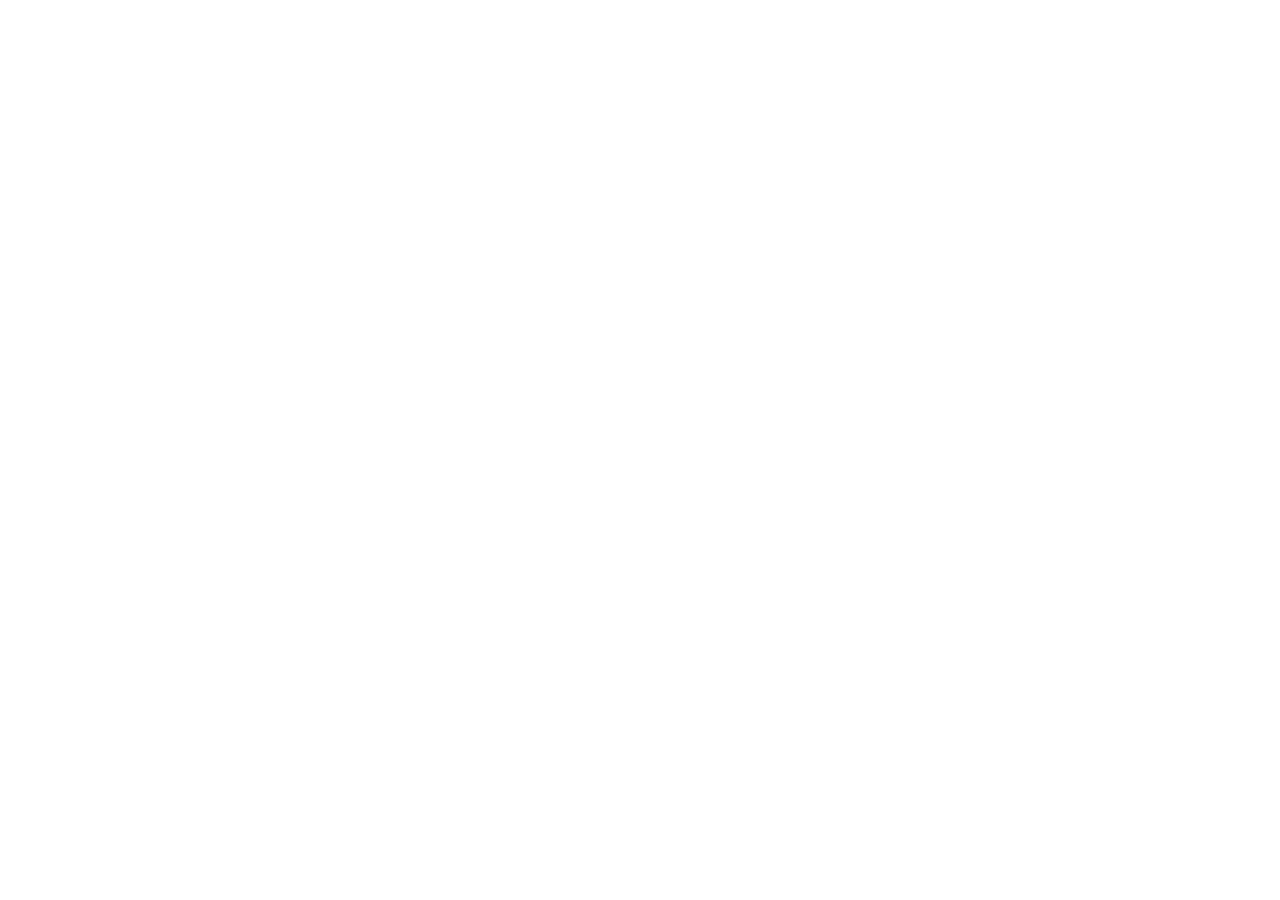
==== index.html @ f0350242 "Emptied the main branch" ====
<!DOCTYPE html>
<html lang="en">
<head>
    <meta charset="UTF-8">
    <meta name="viewport" content="width=device-width, initial-scale=1.0">
    <title>EASY FIND</title>
    <link rel="stylesheet" href="style.css">
</head>

<body>
    
</body>
</html>
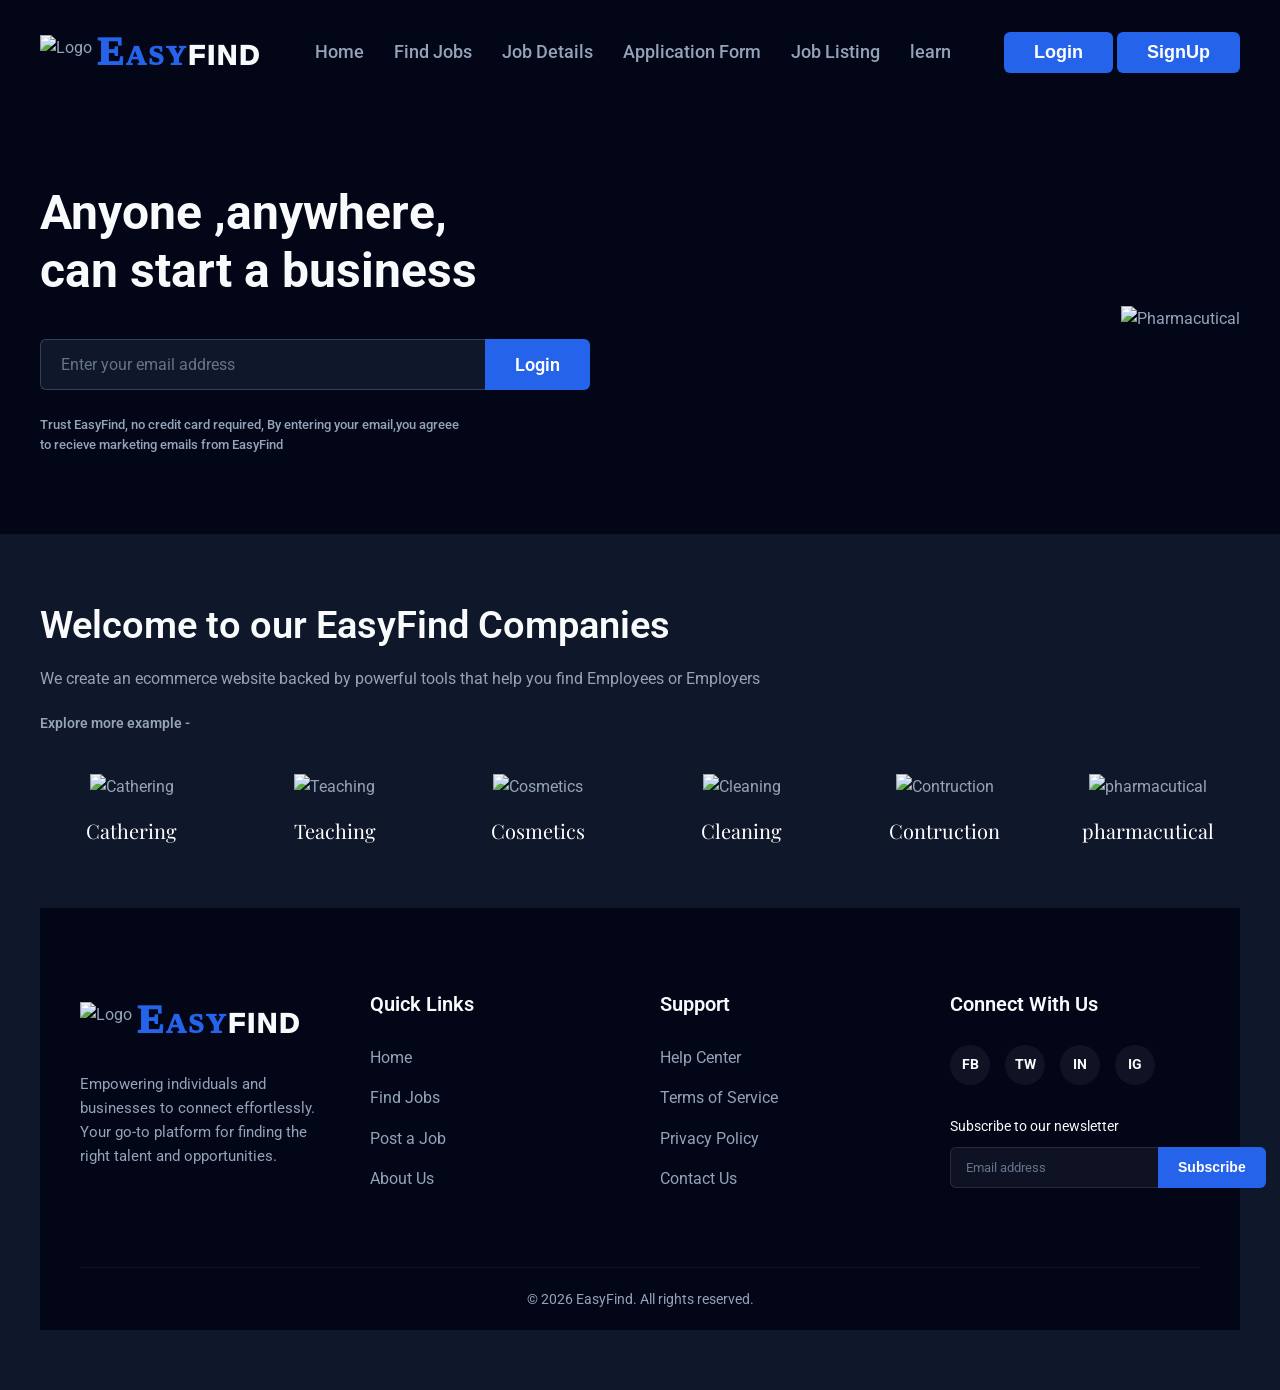
==== commit f9dc9e86: "Added the footer" ====
--- a/index.html
+++ b/index.html
@@ -3,11 +3,145 @@
 <head>
     <meta charset="UTF-8">
     <meta name="viewport" content="width=device-width, initial-scale=1.0">
-    <title>EASY FIND</title>
+    <title>EASYFIND</title>
     <link rel="stylesheet" href="style.css">
+    <link href="https://fonts.googleapis.com/css2?family=Playfair+Display:wght@400;600&family=Roboto:wght@400;500;700;900&display=swap" rel="stylesheet">
 </head>
 
 <body>
+    <!-- Main wrapper for the top part of the page -->
+    <div class="top-section">
+        <!-- Header navigation containing logo, links, and signup/login buttons -->
+        <header class="header">
+            <div class="logo-container">
+                <img src="logo.png" alt="Logo" class="logo-img">
+                <h1 class="logo-text"><span class="slogan">EASY</span>FIND</h1>
+            </div>
+            <nav class="main-nav">
+                <ul>
+                    <li><a href="#">Home</a></li>
+                    <li><a href="#">Find Jobs</a></li>
+                    <li><a href="#">Job Details</a></li>
+                    <li><a href="#">Application Form</a></li>
+                    <li><a href="#">Job Listing</a></li>
+                    <li><a href="#">learn</a></li>
+                </ul>
+            </nav>
+            <div class="header-actions">
+                <button class="btn btn-signup">Login</button>
+                <button class="btn btn-signup">SignUp</button>
+            </div>
+        </header>
+
+        <!-- Hero section with main headline and call-to-action form -->
+        <section class="hero-section">
+            <div class="hero-content">
+                <h1 class="hero-title">Anyone ,anywhere,<br>can start a business</h1>
+                <div class="hero-form">
+                    <input type="email" class="hero-input" placeholder="Enter your email address">
+                    <button class="btn btn-start">Login</button>
+                </div>
+                <p class="hero-disclaimer">Trust EasyFind, no credit card required, By entering your email,you agreee<br>to recieve marketing emails from EasyFind</p>
+            </div>
+            <div class="hero-image">
+                <img src="pharmacutical.jpg" alt="Pharmacutical">
+            </div>
+        </section>
+    </div>
+
+    <!-- Section displaying the different business categories as cards -->
+    <section class="business-section">
+        <div class="business-intro">
+            <h2 class="business-title">Welcome to our EasyFind Companies</h2>
+            <p class="business-subtitle">We create an ecommerce website backed by powerful tools that help you find Employees or Employers</p>
+            <p class="explore-link">Explore more example -</p>
+        </div>
+        
+        <!-- Container for individual business category cards -->
+        <div class="cards-container">
+            <div class="card">
+                <img src="cathering.jpg" alt="Cathering">
+                <p>Cathering</p>
+            </div>
+            <div class="card">
+                <img src="teaching.jpg" alt="Teaching">
+                <p>Teaching</p>
+            </div>
+            <div class="card">
+                <img src="cosmetics.jpg" alt="Cosmetics">
+                <p>Cosmetics</p>
+            </div>
+            <div class="card">
+                <img src="cleaning.jpg" alt="Cleaning">
+                <p>Cleaning</p>
+            </div>
+            <div class="card">
+                <img src="construction.jpg" alt="Contruction">
+                <p>Contruction</p>
+            </div>
+            <div class="card">
+                <img src="pharmacutical.jpg" alt="pharmacutical">
+                <p>pharmacutical</p>
+            </div>
+        </div>
     
+    <footer class="footer">
+        <div class="footer-container">
+            <!-- Column 1: Company Branding and Description -->
+            <div class="footer-col">
+                <div class="logo-container">
+                    <img src="logo.png" alt="Logo" class="logo-img">
+                    <h2 class="logo-text"><span class="slogan">EASY</span>FIND</h2>
+                </div>
+                <p class="footer-desc">Empowering individuals and businesses to connect effortlessly. Your go-to platform for finding the right talent and opportunities.</p>
+            </div>
+            
+            <!-- Column 2: Quick Navigation Links -->
+            <div class="footer-col">
+                <h3 class="footer-heading">Quick Links</h3>
+                <ul class="footer-links">
+                    <li><a href="#">Home</a></li>
+                    <li><a href="#">Find Jobs</a></li>
+                    <li><a href="#">Post a Job</a></li>
+                    <li><a href="#">About Us</a></li>
+                </ul>
+            </div>
+            
+            <!-- Column 3: Support & Policies -->
+            <div class="footer-col">
+                <h3 class="footer-heading">Support</h3>
+                <ul class="footer-links">
+                    <li><a href="#">Help Center</a></li>
+                    <li><a href="#">Terms of Service</a></li>
+                    <li><a href="#">Privacy Policy</a></li>
+                    <li><a href="#">Contact Us</a></li>
+                </ul>
+            </div>
+            
+            <!-- Column 4: Social Media & Newsletter Subscription -->
+            <div class="footer-col">
+                <h3 class="footer-heading">Connect With Us</h3>
+                <!-- Social Media Icons -->
+                <div class="social-links">
+                    <a href="#" class="social-icon">FB</a>
+                    <a href="#" class="social-icon">TW</a>
+                    <a href="#" class="social-icon">IN</a>
+                    <a href="#" class="social-icon">IG</a>
+                </div>
+                
+                <!-- Newsletter Form -->
+                <p class="newsletter-text">Subscribe to our newsletter</p>
+                <div class="newsletter-form">
+                    <input type="email" placeholder="Email address" class="newsletter-input">
+                    <button class="btn btn-newsletter">Subscribe</button>
+                </div>
+            </div>
+        </div>
+        
+        <!-- Bottom Section: Copyright Notice -->
+        <div class="footer-bottom">
+            <p>&copy; 2026 EasyFind. All rights reserved.</p>
+        </div>
+    </footer>
 </body>
 </html>
--- a/style.css
+++ b/style.css
@@ -0,0 +1,386 @@
+/* CSS Variables for a professional and modern dark theme */
+:root {
+    --primary-color: #0f172a; /* Elegant deep slate for alternating sections */
+    --bg-color: #020617; /* Very dark modern background */
+    --text-color: #94a3b8; /* Muted professional light text */
+    --text-heading: #f8fafc; /* Crisp white for headings and emphasis */
+    --button-color: #2563eb; /* Trustworthy professional blue */
+    --button-hover: #1d4ed8; /* Darker blue for hover states */
+    --white: #ffffff;
+}
+
+/* Global reset to remove default margins/padding and ensure consistent box sizing */
+* {
+    box-sizing: border-box;
+    margin: 0;
+    padding: 0;
+}
+
+/* Default body styling and typography */
+body {
+    font-family: 'Roboto', sans-serif;
+    color: var(--text-color);
+    background-color: var(--bg-color);
+    line-height: 1.6;
+}
+
+/* TOP SECTION */
+.top-section {
+    background-color: var(--bg-color);
+    padding: 0 40px;
+    max-width: 1400px;
+    margin: 0 auto;
+    border-bottom: 1px solid rgba(255, 255, 255, 0.05);
+}
+
+/* HEADER */
+.header {
+    display: flex;
+    justify-content: space-between;
+    align-items: center;
+    padding: 20px 0;
+    
+    
+
+}
+
+.logo-container {
+    display: flex;
+    align-items: center;
+    gap: 5px;
+}
+
+.logo-img {
+    height: 35px;
+}
+
+.logo-text {
+    font-family: 'Impact', 'Arial Black', sans-serif;
+    font-size: 28px;
+    font-weight: 1000;
+    letter-spacing: 2px;
+    color: var(--text-heading);
+}
+.logo-text::first-letter{
+    font-size: 40px;
+    
+}
+.slogan{
+    color: var(--button-color);
+    font-family: josophine;
+}
+.main-nav ul {
+    list-style: none;
+    display: flex;
+    gap: 30px;
+}
+
+.main-nav a {
+    text-decoration: none;
+    color: var(--text-color);
+    font-weight: 500;
+    font-size: 18px;
+    transition: color 0.3s;
+}
+
+.main-nav a:hover {
+    color: var(--text-heading);
+}
+
+.btn {
+    padding: 10px 30px;
+    border: none;
+    font-size: 18px;
+    cursor: pointer;
+    transition: all 0.3s ease;
+    border-radius: 6px;
+}
+
+.btn:hover {
+    background-color: var(--button-hover);
+    transform: translateY(-1px);
+}
+
+.btn-signup {
+    background-color: var(--button-color);
+    color: var(--white);
+    font-weight: 600;
+}
+
+/* HERO SECTION */
+.hero-section {
+    display: flex;
+    align-items: center;
+    justify-content: space-between;
+    padding: 80px 0;
+    gap: 40px;
+}
+
+.hero-content {
+    flex: 1;
+    max-width: 550px;
+}
+
+.hero-title {
+    font-size: 48px;
+    color: var(--text-heading);
+    line-height: 1.2;
+    margin-bottom: 40px;
+    font-weight: 700;
+}
+
+.hero-form {
+    display: flex;
+    margin-bottom: 25px;
+}
+
+.hero-input {
+    flex: 1;
+    padding: 15px 20px;
+    border: 1px solid #334155;
+    background-color: #0f172a;
+    color: var(--text-heading);
+    font-size: 16px;
+    outline: none;
+    border-right: none;
+    font-family: 'Roboto', sans-serif;
+    border-radius: 6px 0 0 6px;
+}
+
+.hero-input::placeholder {
+    color: #64748b;
+}
+
+.btn-start {
+    background-color: var(--button-color);
+    color: var(--white);
+    padding: 15px 30px;
+    font-family: 'Roboto', sans-serif;
+    border-radius: 0 6px 6px 0;
+    font-weight: 600;
+}
+
+.hero-disclaimer {
+    font-size: 13px;
+    color: var(--text-color);
+    line-height: 1.5;
+    font-weight: 500;
+}
+
+.hero-image {
+    flex: 1;
+    display: flex;
+    justify-content: flex-end;
+}
+
+.hero-image img {
+    max-width: 100%;
+    height: auto;
+    object-fit: cover;
+}
+
+/* BUSINESS SECTION */
+.business-section {
+    background-color: var(--primary-color);
+    color: var(--text-color);
+    padding: 60px 40px;
+}
+
+.business-intro {
+    margin-bottom: 40px;
+    max-width: 1400px;
+    margin-left: auto;
+    margin-right: auto;
+}
+
+.business-title {
+    font-size: 38px;
+    font-weight: 600;
+    margin-bottom: 10px;
+    color: var(--text-heading);
+}
+
+.business-subtitle {
+    font-size: 16px;
+    margin-bottom: 20px;
+    font-weight: 400;
+}
+
+.explore-link {
+    font-size: 14px;
+    font-weight: 600;
+}
+
+/* CARDS */
+.cards-container {
+    display: flex;
+    justify-content: space-between;
+    gap: 20px;
+    max-width: 1400px;
+    margin: 0 auto 60px auto;
+}
+
+.card {
+    flex: 1;
+    text-align: center;
+}
+
+.card img {
+    width: 100%;
+    aspect-ratio: 2.5 / 4;
+    object-fit: cover;
+    margin-bottom: 15px;
+}
+
+.card p {
+    font-family: 'Playfair Display', serif;
+    font-size: 20px;
+    color: var(--white);
+}
+
+/* LOGIN FOOTER */
+.login-footer {
+    text-align: center;
+    margin-top: 50px;
+}
+
+.login-link {
+    color: var(--white);
+    text-decoration: none;
+    font-size: 18px;
+    letter-spacing: 2px;
+}
+
+/* --- PROFESSIONAL FOOTER SECTION --- */
+/* The footer uses margin-top: auto to stay at the bottom of the page */
+.footer {
+    background-color: var(--bg-color); /* Very dark background for footer, matching body */
+    color: var(--text-color);
+    padding: 80px 40px 20px;
+    border-top: 1px solid rgba(255, 255, 255, 0.05);
+    margin-top: auto; /* Pushes the footer down to the bottom */
+}
+
+.footer-container {
+    max-width: 1400px;
+    margin: 0 auto;
+    display: flex;
+    justify-content: space-between;
+    gap: 40px;
+    flex-wrap: wrap;
+    margin-bottom: 60px;
+}
+
+.footer-col {
+    flex: 1;
+    min-width: 250px;
+}
+
+.footer-col .logo-container {
+    margin-bottom: 20px;
+}
+
+.footer-desc {
+    font-size: 15px;
+    line-height: 1.6;
+    margin-bottom: 20px;
+    max-width: 300px;
+}
+
+.footer-heading {
+    color: var(--text-heading);
+    font-size: 20px;
+    margin-bottom: 25px;
+    font-weight: 600;
+}
+
+.footer-links {
+    list-style: none;
+}
+
+.footer-links li {
+    margin-bottom: 15px;
+}
+
+.footer-links a {
+    color: var(--text-color);
+    text-decoration: none;
+    transition: color 0.3s ease, transform 0.3s ease;
+    display: inline-block;
+}
+
+.footer-links a:hover {
+    color: var(--button-color);
+    transform: translateX(5px);
+}
+
+.social-links {
+    display: flex;
+    gap: 15px;
+    margin-bottom: 30px;
+}
+
+.social-icon {
+    display: flex;
+    align-items: center;
+    justify-content: center;
+    width: 40px;
+    height: 40px;
+    background-color: rgba(255, 255, 255, 0.05);
+    border-radius: 50%;
+    color: var(--text-heading);
+    text-decoration: none;
+    font-weight: bold;
+    font-size: 14px;
+    transition: all 0.3s ease;
+}
+
+.social-icon:hover {
+    background-color: var(--button-color);
+    color: var(--white);
+    transform: translateY(-3px);
+}
+
+.newsletter-text {
+    font-size: 14px;
+    margin-bottom: 10px;
+    color: var(--text-heading);
+}
+
+.newsletter-form {
+    display: flex;
+}
+
+.newsletter-input {
+    flex: 1;
+    padding: 12px 15px;
+    background-color: rgba(255, 255, 255, 0.05);
+    border: 1px solid rgba(255, 255, 255, 0.1);
+    border-right: none;
+    border-radius: 6px 0 0 6px;
+    color: var(--text-heading);
+    font-family: 'Roboto', sans-serif;
+    outline: none;
+}
+
+.newsletter-input::placeholder {
+    color: #64748b;
+}
+
+.btn-newsletter {
+    background-color: var(--button-color);
+    color: var(--white);
+    padding: 12px 20px;
+    border-radius: 0 6px 6px 0;
+    font-weight: 600;
+    font-size: 14px;
+}
+
+.footer-bottom {
+    max-width: 1400px;
+    margin: 0 auto;
+    text-align: center;
+    padding-top: 20px;
+    border-top: 1px solid rgba(255, 255, 255, 0.05);
+    font-size: 14px;
+}
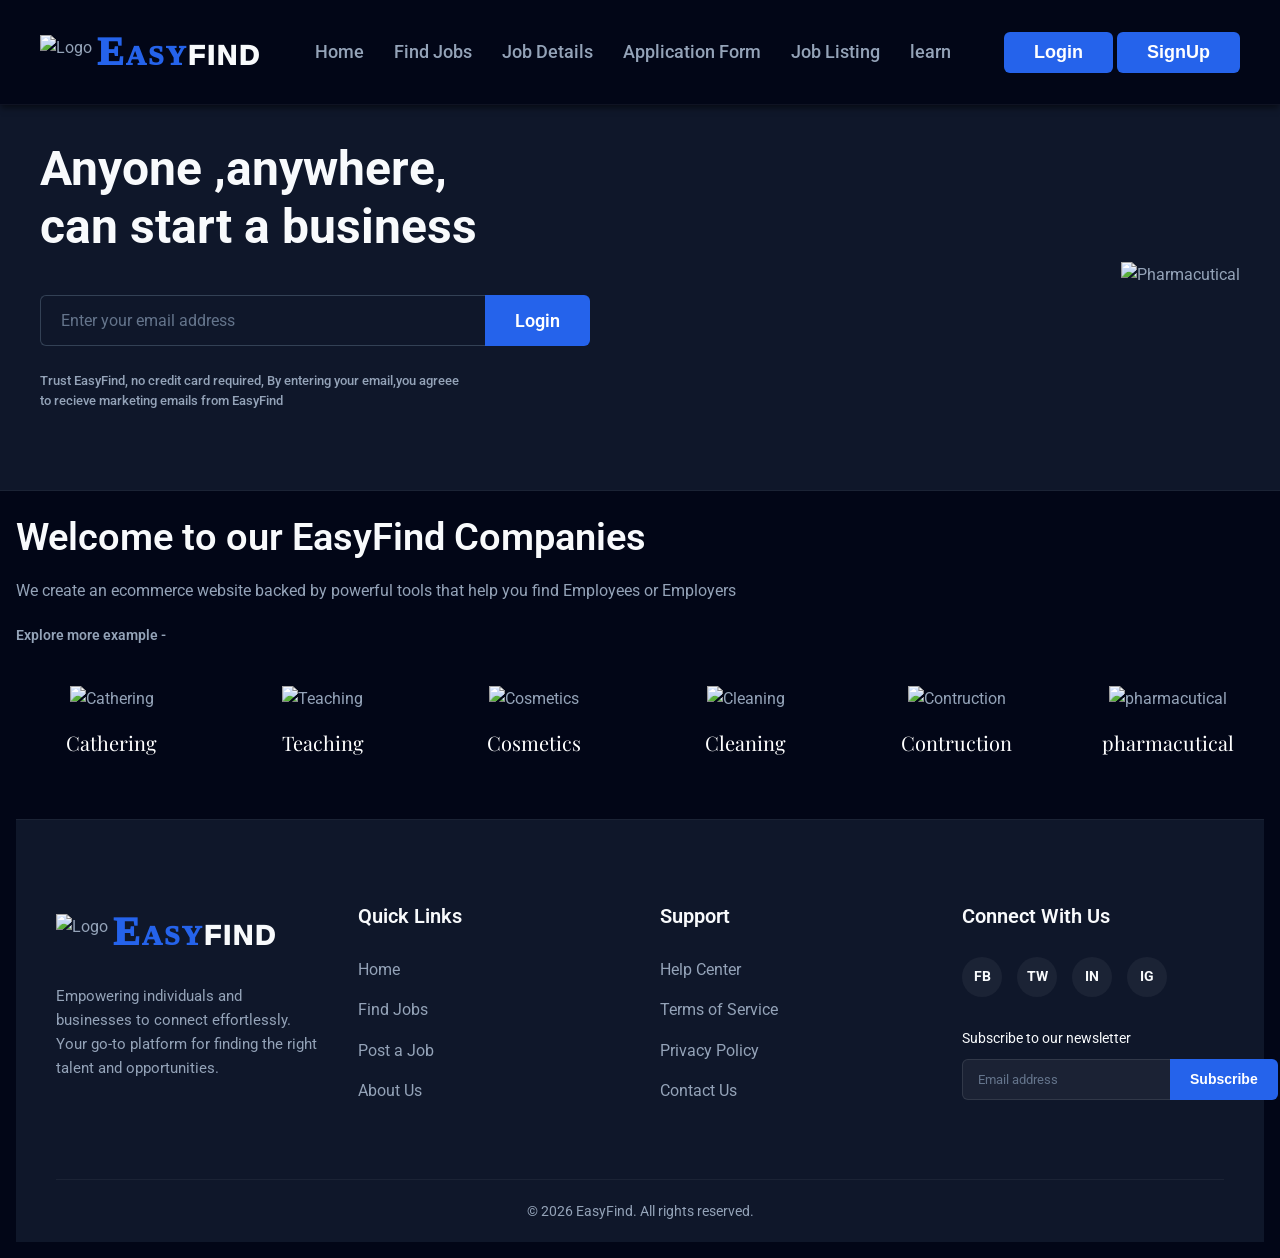
==== commit ade7258f: "Added more info" ====
--- a/index.html
+++ b/index.html
@@ -19,9 +19,9 @@
             </div>
             <nav class="main-nav">
                 <ul>
-                    <li><a href="#">Home</a></li>
+                    <li><a href="index.html">Home</a></li>
                     <li><a href="#">Find Jobs</a></li>
-                    <li><a href="#">Job Details</a></li>
+                    <li><a href="job-deatails.html">Job Details</a></li>
                     <li><a href="#">Application Form</a></li>
                     <li><a href="#">Job Listing</a></li>
                     <li><a href="#">learn</a></li>
--- a/style.css
+++ b/style.css
@@ -20,13 +20,13 @@
 body {
     font-family: 'Roboto', sans-serif;
     color: var(--text-color);
-    background-color: var(--bg-color);
+    background-color: var(--primary-color);
     line-height: 1.6;
 }
 
 /* TOP SECTION */
 .top-section {
-    background-color: var(--bg-color);
+    background-color: var(--primary-color);
     padding: 0 40px;
     max-width: 1400px;
     margin: 0 auto;
@@ -35,13 +35,18 @@
 
 /* HEADER */
 .header {
+    position: fixed; /* Keep header fixed at the top */
+    top: 0;
+    left: 0;
+    width: 100%; /* Span full width of viewport */
+    z-index: 1000; /* Ensure header stays above other content */
     display: flex;
     justify-content: space-between;
     align-items: center;
-    padding: 20px 0;
-    
-    
-
+    padding: 20px 40px; /* Add side padding for a professional layout */
+    background-color: var(--bg-color); /* Apply requested background color */
+    box-shadow: 0 4px 6px -1px rgba(0, 0, 0, 0.5); /* Add subtle shadow for depth */
+    border-bottom: 1px solid rgba(255, 255, 255, 0.05); /* Soft border */
 }
 
 .logo-container {
@@ -112,7 +117,7 @@
     display: flex;
     align-items: center;
     justify-content: space-between;
-    padding: 80px 0;
+    padding: 140px 0 80px; /* Increased top padding to account for fixed header */
     gap: 40px;
 }
 
@@ -181,9 +186,9 @@
 
 /* BUSINESS SECTION */
 .business-section {
-    background-color: var(--primary-color);
-    color: var(--text-color);
-    padding: 60px 40px;
+    background-color: var(--bg-color);
+    color: var(--text-color);
+    padding: 1rem ;
 }
 
 .business-intro {
@@ -254,7 +259,7 @@
 /* --- PROFESSIONAL FOOTER SECTION --- */
 /* The footer uses margin-top: auto to stay at the bottom of the page */
 .footer {
-    background-color: var(--bg-color); /* Very dark background for footer, matching body */
+    background-color: var(--primary-color); /* Very dark background for footer, matching body */
     color: var(--text-color);
     padding: 80px 40px 20px;
     border-top: 1px solid rgba(255, 255, 255, 0.05);
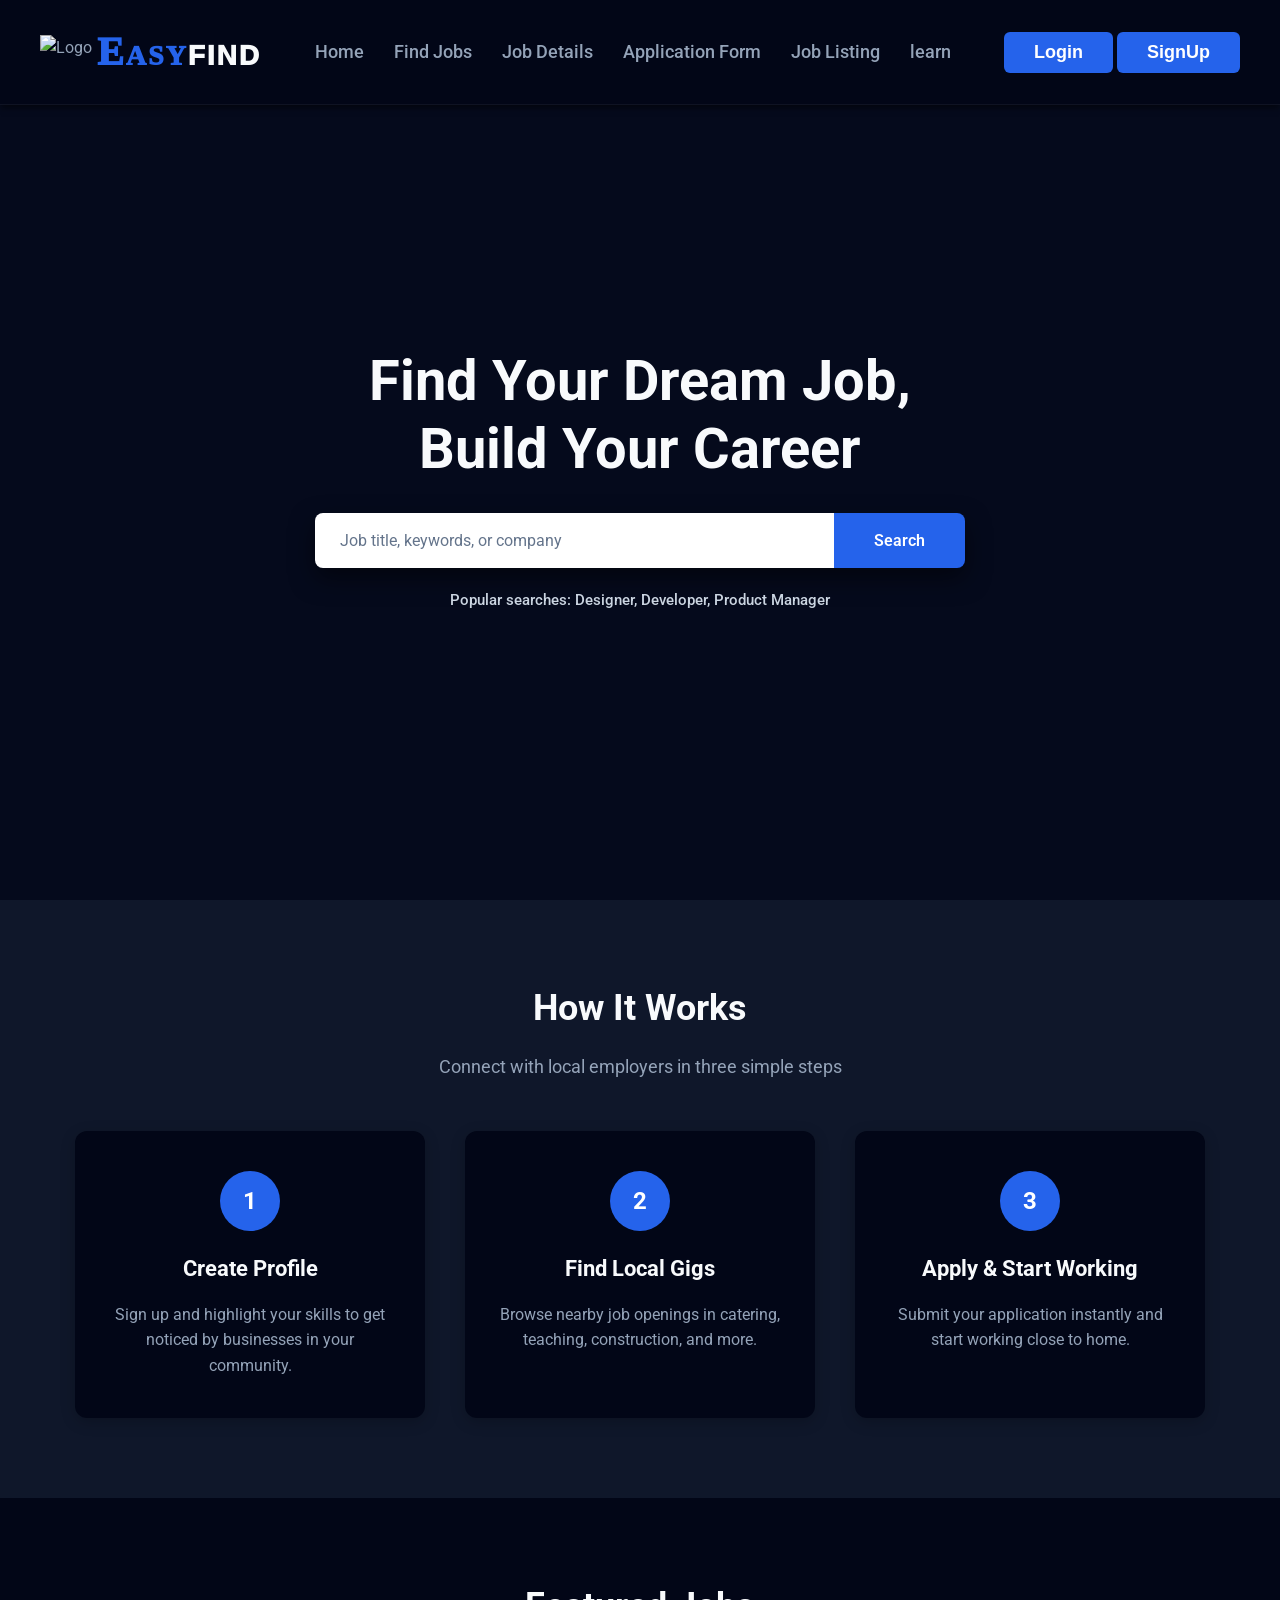
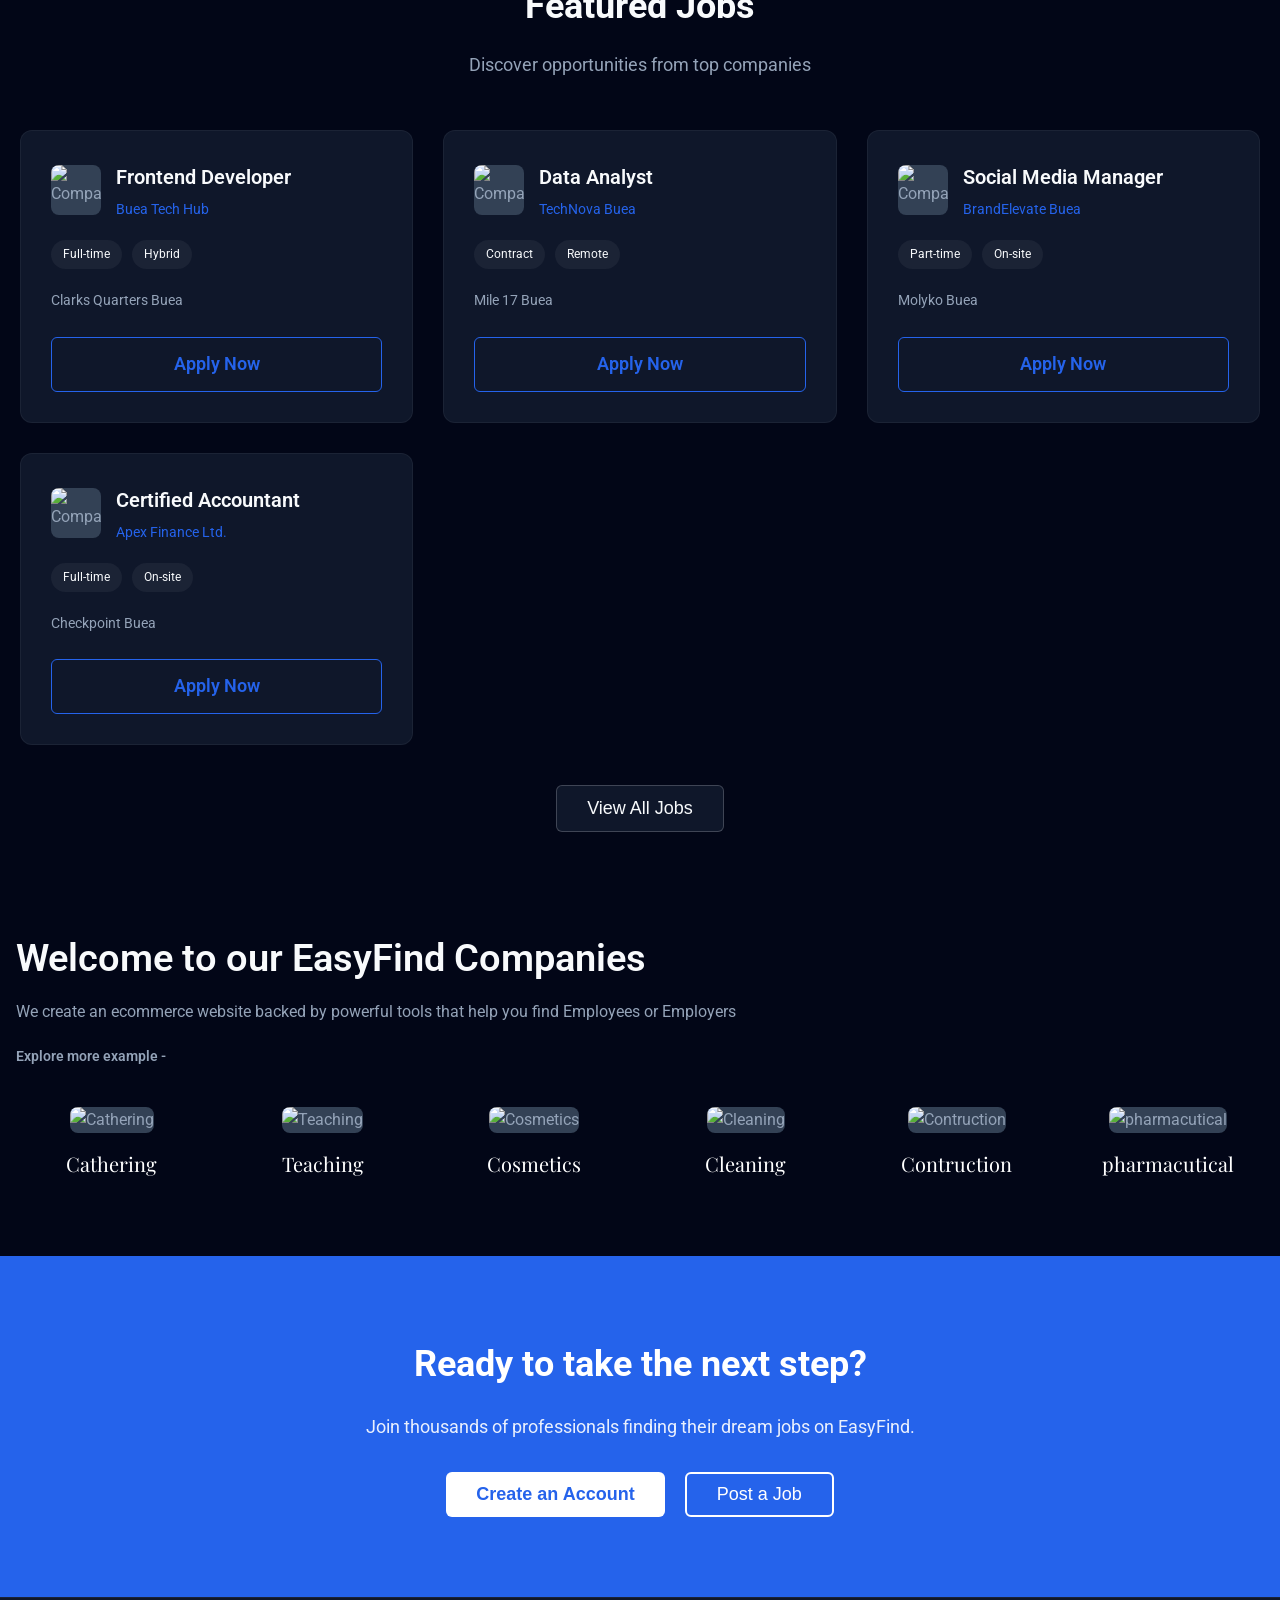
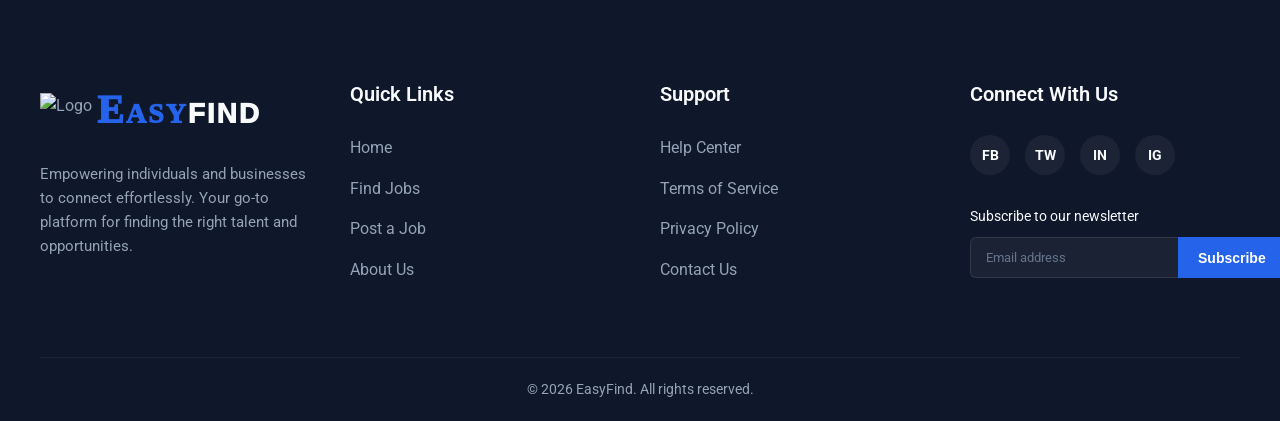
==== commit 0f83f789: "Added Modifications" ====
--- a/index.html
+++ b/index.html
@@ -9,14 +9,19 @@
 </head>
 
 <body>
-    <!-- Main wrapper for the top part of the page -->
-    <div class="top-section">
-        <!-- Header navigation containing logo, links, and signup/login buttons -->
-        <header class="header">
+    <!-- Header navigation containing logo, links, and signup/login buttons -->
+    <header class="header">
             <div class="logo-container">
-                <img src="logo.png" alt="Logo" class="logo-img">
+                <img src="https://ui-avatars.com/api/?name=Easy+Find&background=2563eb&color=fff&size=200&font-size=0.33" alt="Logo" class="logo-img">
                 <h1 class="logo-text"><span class="slogan">EASY</span>FIND</h1>
-            </div>
+        </div>
+        
+        <!-- Hamburger Menu Button -->
+        <div class="hamburger-btn">
+            <span class="bar"></span>
+            <span class="bar"></span>
+            <span class="bar"></span>
+        </div>
             <nav class="main-nav">
                 <ul>
                     <li><a href="index.html">Home</a></li>
@@ -34,20 +39,125 @@
         </header>
 
         <!-- Hero section with main headline and call-to-action form -->
-        <section class="hero-section">
+        <!-- Added a background image placeholder style and an overlay to the hero section -->
+        <section class="hero-section hero-bg-placeholder">
+            <div class="hero-overlay"></div> <!-- Added overlay for better text readability -->
             <div class="hero-content">
-                <h1 class="hero-title">Anyone ,anywhere,<br>can start a business</h1>
+                <h1 class="hero-title">Find Your Dream Job,<br>Build Your Career</h1> <!-- Updated title for job search -->
                 <div class="hero-form">
-                    <input type="email" class="hero-input" placeholder="Enter your email address">
-                    <button class="btn btn-start">Login</button>
-                </div>
-                <p class="hero-disclaimer">Trust EasyFind, no credit card required, By entering your email,you agreee<br>to recieve marketing emails from EasyFind</p>
-            </div>
-            <div class="hero-image">
-                <img src="pharmacutical.jpg" alt="Pharmacutical">
-            </div>
+                    <input type="text" class="hero-input" placeholder="Job title, keywords, or company"> <!-- Updated placeholder -->
+                    <button class="btn btn-start">Search</button> <!-- Updated button text -->
+                </div>
+                <p class="hero-disclaimer">Popular searches: Designer, Developer, Product Manager</p> <!-- Updated text -->
+            </div>
+            <!-- Removed the hero-image div as we are using a background image now for a cleaner look -->
         </section>
-    </div>
+
+    <!-- [NEW SECTION] How It Works: Explains the process to the user -->
+    <section class="how-it-works-section">
+        <div class="section-header">
+            <h2 class="section-title">How It Works</h2>
+            <p class="section-subtitle">Connect with local employers in three simple steps</p>
+        </div>
+        <div class="steps-container">
+            <div class="step-card">
+                <div class="step-icon">1</div>
+                <h3>Create Profile</h3>
+                <p>Sign up and highlight your skills to get noticed by businesses in your community.</p>
+            </div>
+            <div class="step-card">
+                <div class="step-icon">2</div>
+                <h3>Find Local Gigs</h3>
+                <p>Browse nearby job openings in catering, teaching, construction, and more.</p>
+            </div>
+            <div class="step-card">
+                <div class="step-icon">3</div>
+                <h3>Apply & Start Working</h3>
+                <p>Submit your application instantly and start working close to home.</p>
+            </div>
+        </div>
+    </section>
+
+    <!-- [NEW SECTION] Featured Jobs: Showcases some available jobs to draw users in -->
+    <section class="featured-jobs-section">
+        <div class="section-header">
+            <h2 class="section-title">Featured Jobs</h2>
+            <p class="section-subtitle">Discover opportunities from top companies</p>
+        </div>
+        <div class="jobs-grid">
+            <!-- Job Card 1 (Tech) -->
+            <div class="job-card">
+                <div class="job-card-header">
+                    <!-- Placeholder image for company logo -->
+                    <img src="https://ui-avatars.com/api/?name=Buea+Tech+Hub&background=0D8ABC&color=fff&size=150" alt="Company Logo" class="company-logo placeholder-img">
+                    <div>
+                        <h3 class="job-title">Frontend Developer</h3>
+                        <p class="job-company">Buea Tech Hub</p>
+                    </div>
+                </div>
+                <div class="job-tags">
+                    <span class="job-tag">Full-time</span>
+                    <span class="job-tag">Hybrid</span>
+                </div>
+                <p class="job-location">Clarks Quarters Buea</p>
+                <a href="job-deatails.html" class="btn btn-apply">Apply Now</a>
+            </div>
+            <!-- Job Card 2 (Tech) -->
+            <div class="job-card">
+                <div class="job-card-header">
+                    <!-- Placeholder image for company logo -->
+                    <img src="https://ui-avatars.com/api/?name=TechNova&background=2196F3&color=fff&size=150" alt="Company Logo" class="company-logo placeholder-img">
+                    <div>
+                        <h3 class="job-title">Data Analyst</h3>
+                        <p class="job-company">TechNova Buea</p>
+                    </div>
+                </div>
+                <div class="job-tags">
+                    <span class="job-tag">Contract</span>
+                    <span class="job-tag">Remote</span>
+                </div>
+                <p class="job-location">Mile 17 Buea</p>
+                <a href="job-deatails.html" class="btn btn-apply">Apply Now</a>
+            </div>
+            <!-- Job Card 3 (Social) -->
+            <div class="job-card">
+                <div class="job-card-header">
+                    <!-- Placeholder image for company logo -->
+                    <img src="https://ui-avatars.com/api/?name=Brand+Elevate&background=FF5722&color=fff&size=150" alt="Company Logo" class="company-logo placeholder-img">
+                    <div>
+                        <h3 class="job-title">Social Media Manager</h3>
+                        <p class="job-company">BrandElevate Buea</p>
+                    </div>
+                </div>
+                <div class="job-tags">
+                    <span class="job-tag">Part-time</span>
+                    <span class="job-tag">On-site</span>
+                </div>
+                <p class="job-location">Molyko Buea</p>
+                <a href="job-deatails.html" class="btn btn-apply">Apply Now</a>
+            </div>
+            <!-- Job Card 4 (Accounting) -->
+            <div class="job-card">
+                <div class="job-card-header">
+                    <!-- Placeholder image for company logo -->
+                    <img src="https://ui-avatars.com/api/?name=Apex+Finance&background=4CAF50&color=fff&size=150" alt="Company Logo" class="company-logo placeholder-img">
+                    <div>
+                        <h3 class="job-title">Certified Accountant</h3>
+                        <p class="job-company">Apex Finance Ltd.</p>
+                    </div>
+                </div>
+                <div class="job-tags">
+                    <span class="job-tag">Full-time</span>
+                    <span class="job-tag">On-site</span>
+                </div>
+                <p class="job-location">Checkpoint Buea</p>
+                <a href="job-deatails.html" class="btn btn-apply">Apply Now</a>
+            </div>
+        </div>
+        <div class="text-center">
+            <button class="btn btn-view-all">View All Jobs</button>
+        </div>
+    </section>
 
     <!-- Section displaying the different business categories as cards -->
     <section class="business-section">
@@ -58,39 +168,53 @@
         </div>
         
         <!-- Container for individual business category cards -->
+        <!-- Added image placeholder classes to category images -->
         <div class="cards-container">
             <div class="card">
-                <img src="cathering.jpg" alt="Cathering">
+                <img src="https://images.unsplash.com/photo-1555244162-803834f70033?auto=format&fit=crop&w=600&q=80" alt="Cathering" class="category-img placeholder-img">
                 <p>Cathering</p>
             </div>
             <div class="card">
-                <img src="teaching.jpg" alt="Teaching">
+                <img src="https://images.unsplash.com/photo-1577896851231-70ef18881754?auto=format&fit=crop&w=600&q=80" alt="Teaching" class="category-img placeholder-img">
                 <p>Teaching</p>
             </div>
             <div class="card">
-                <img src="cosmetics.jpg" alt="Cosmetics">
+                <img src="https://images.unsplash.com/photo-1596462502278-27bfdc403348?auto=format&fit=crop&w=600&q=80" alt="Cosmetics" class="category-img placeholder-img">
                 <p>Cosmetics</p>
             </div>
             <div class="card">
-                <img src="cleaning.jpg" alt="Cleaning">
+                <img src="https://images.unsplash.com/photo-1581578731548-c64695cc6952?auto=format&fit=crop&w=600&q=80" alt="Cleaning" class="category-img placeholder-img">
                 <p>Cleaning</p>
             </div>
             <div class="card">
-                <img src="construction.jpg" alt="Contruction">
+                <img src="https://images.unsplash.com/photo-1504307651254-35680f356f27?auto=format&fit=crop&w=600&q=80" alt="Contruction" class="category-img placeholder-img">
                 <p>Contruction</p>
             </div>
             <div class="card">
-                <img src="pharmacutical.jpg" alt="pharmacutical">
+                <img src="https://images.unsplash.com/photo-1584308666744-24d5e4b2d13b?auto=format&fit=crop&w=600&q=80" alt="pharmacutical" class="category-img placeholder-img">
                 <p>pharmacutical</p>
             </div>
         </div>
+    </section>
+
+    <!-- [NEW SECTION] Call To Action: Encourages users to sign up at the bottom of the page -->
+    <section class="cta-section">
+        <div class="cta-content">
+            <h2>Ready to take the next step?</h2>
+            <p>Join thousands of professionals finding their dream jobs on EasyFind.</p>
+            <div class="cta-buttons">
+                <button class="btn btn-signup">Create an Account</button>
+                <button class="btn btn-secondary">Post a Job</button>
+            </div>
+        </div>
+    </section>
     
     <footer class="footer">
         <div class="footer-container">
             <!-- Column 1: Company Branding and Description -->
             <div class="footer-col">
                 <div class="logo-container">
-                    <img src="logo.png" alt="Logo" class="logo-img">
+                    <img src="https://ui-avatars.com/api/?name=Easy+Find&background=2563eb&color=fff&size=200&font-size=0.33" alt="Logo" class="logo-img">
                     <h2 class="logo-text"><span class="slogan">EASY</span>FIND</h2>
                 </div>
                 <p class="footer-desc">Empowering individuals and businesses to connect effortlessly. Your go-to platform for finding the right talent and opportunities.</p>
@@ -143,5 +267,8 @@
             <p>&copy; 2026 EasyFind. All rights reserved.</p>
         </div>
     </footer>
+
+    <!-- Link to JavaScript file for interactivity -->
+    <script src="script.js"></script>
 </body>
 </html>
--- a/style.css
+++ b/style.css
@@ -112,44 +112,100 @@
     font-weight: 600;
 }
 
+/* Hamburger Menu Button (Hidden on Desktop) */
+.hamburger-btn {
+    display: none;
+    flex-direction: column;
+    justify-content: space-between;
+    width: 30px;
+    height: 21px;
+    cursor: pointer;
+    z-index: 1001; /* Above mobile menu */
+}
+
+.hamburger-btn .bar {
+    height: 3px;
+    width: 100%;
+    background-color: var(--text-heading);
+    border-radius: 3px;
+    transition: all 0.3s ease;
+}
+
+/* Hamburger Animation classes when active */
+.hamburger-btn.active .bar:nth-child(1) {
+    transform: translateY(9px) rotate(45deg);
+}
+.hamburger-btn.active .bar:nth-child(2) {
+    opacity: 0;
+}
+.hamburger-btn.active .bar:nth-child(3) {
+    transform: translateY(-9px) rotate(-45deg);
+}
+
 /* HERO SECTION */
 .hero-section {
     display: flex;
     align-items: center;
-    justify-content: space-between;
-    padding: 140px 0 80px; /* Increased top padding to account for fixed header */
-    gap: 40px;
+    justify-content: center;
+    padding: 180px 40px 120px; /* Increased padding */
+    position: relative;
+    text-align: center;
+    overflow: hidden;
+    min-height: 100vh; /* Ensure it fills the window screen */
+}
+
+.hero-bg-placeholder {
+    background-image: url('https://images.unsplash.com/photo-1497215728101-856f4ea42174?auto=format&fit=crop&w=1920&q=80');
+    background-color: var(--primary-color);
+    background-size: cover;
+    background-position: center;
+}
+
+.hero-overlay {
+    position: absolute;
+    top: 0;
+    left: 0;
+    width: 100%;
+    height: 100%;
+    background: rgba(2, 6, 23, 0.75); /* Dark overlay for better text readability */
+    z-index: 1;
 }
 
 .hero-content {
-    flex: 1;
-    max-width: 550px;
+    position: relative;
+    z-index: 2;
+    max-width: 800px;
+    width: 100%;
 }
 
 .hero-title {
-    font-size: 48px;
+    font-size: 56px;
     color: var(--text-heading);
     line-height: 1.2;
-    margin-bottom: 40px;
+    margin-bottom: 30px;
     font-weight: 700;
 }
 
 .hero-form {
     display: flex;
-    margin-bottom: 25px;
+    margin-bottom: 20px;
+    max-width: 650px;
+    margin-left: auto;
+    margin-right: auto;
+    box-shadow: 0 10px 25px rgba(0,0,0,0.5);
+    border-radius: 8px;
 }
 
 .hero-input {
     flex: 1;
-    padding: 15px 20px;
-    border: 1px solid #334155;
-    background-color: #0f172a;
-    color: var(--text-heading);
+    padding: 18px 25px;
+    border: none;
+    background-color: var(--white);
+    color: var(--primary-color);
     font-size: 16px;
     outline: none;
-    border-right: none;
     font-family: 'Roboto', sans-serif;
-    border-radius: 6px 0 0 6px;
+    border-radius: 8px 0 0 8px;
 }
 
 .hero-input::placeholder {
@@ -159,29 +215,24 @@
 .btn-start {
     background-color: var(--button-color);
     color: var(--white);
-    padding: 15px 30px;
+    padding: 18px 40px;
+    border: none;
     font-family: 'Roboto', sans-serif;
-    border-radius: 0 6px 6px 0;
+    border-radius: 0 8px 8px 0;
     font-weight: 600;
+    cursor: pointer;
+    font-size: 16px;
+    transition: background-color 0.3s;
+}
+
+.btn-start:hover {
+    background-color: var(--button-hover);
 }
 
 .hero-disclaimer {
-    font-size: 13px;
-    color: var(--text-color);
-    line-height: 1.5;
+    font-size: 15px;
+    color: #cbd5e1;
     font-weight: 500;
-}
-
-.hero-image {
-    flex: 1;
-    display: flex;
-    justify-content: flex-end;
-}
-
-.hero-image img {
-    max-width: 100%;
-    height: auto;
-    object-fit: cover;
 }
 
 /* BUSINESS SECTION */
@@ -388,4 +439,335 @@
     padding-top: 20px;
     border-top: 1px solid rgba(255, 255, 255, 0.05);
     font-size: 14px;
+}
+
+/* --- NEW SECTIONS STYLING --- */
+
+.section-header {
+    text-align: center;
+    margin-bottom: 50px;
+}
+
+.section-title {
+    font-size: 36px;
+    font-weight: 700;
+    color: var(--text-heading);
+    margin-bottom: 15px;
+}
+
+.section-subtitle {
+    font-size: 18px;
+    color: var(--text-color);
+}
+
+/* How It Works Section */
+.how-it-works-section {
+    background-color: var(--primary-color);
+    padding: 80px 20px;
+    max-width: 1400px;
+    margin: 0 auto;
+}
+
+.steps-container {
+    display: flex;
+    justify-content: center;
+    gap: 40px;
+    flex-wrap: wrap;
+}
+
+.step-card {
+    background-color: var(--bg-color);
+    padding: 40px 30px;
+    border-radius: 12px;
+    text-align: center;
+    flex: 1;
+    min-width: 250px;
+    max-width: 350px;
+    box-shadow: 0 4px 15px rgba(0, 0, 0, 0.2);
+    transition: transform 0.3s ease;
+}
+
+.step-card:hover {
+    transform: translateY(-5px);
+}
+
+.step-icon {
+    width: 60px;
+    height: 60px;
+    background-color: var(--button-color);
+    color: var(--white);
+    border-radius: 50%;
+    display: flex;
+    align-items: center;
+    justify-content: center;
+    font-size: 24px;
+    font-weight: bold;
+    margin: 0 auto 20px;
+}
+
+.step-card h3 {
+    color: var(--text-heading);
+    font-size: 22px;
+    margin-bottom: 15px;
+}
+
+/* Featured Jobs Section */
+.featured-jobs-section {
+    background-color: var(--bg-color);
+    padding: 80px 20px;
+}
+
+.jobs-grid {
+    display: grid;
+    grid-template-columns: repeat(auto-fit, minmax(320px, 1fr));
+    gap: 30px;
+    max-width: 1400px;
+    margin: 0 auto 40px;
+}
+
+.job-card {
+    background-color: var(--primary-color);
+    border: 1px solid rgba(255, 255, 255, 0.05);
+    border-radius: 12px;
+    padding: 30px;
+    transition: all 0.3s ease;
+}
+
+.job-card:hover {
+    border-color: var(--button-color);
+    box-shadow: 0 8px 25px rgba(0, 0, 0, 0.3);
+}
+
+.job-card-header {
+    display: flex;
+    align-items: center;
+    gap: 15px;
+    margin-bottom: 20px;
+}
+
+.company-logo {
+    width: 50px;
+    height: 50px;
+    border-radius: 8px;
+    background-color: var(--white); /* Fallback */
+}
+
+.job-title {
+    color: var(--text-heading);
+    font-size: 20px;
+    font-weight: 600;
+    margin-bottom: 5px;
+}
+
+.job-company {
+    font-size: 14px;
+    color: var(--button-color);
+}
+
+.job-tags {
+    display: flex;
+    gap: 10px;
+    margin-bottom: 20px;
+}
+
+.job-tag {
+    background-color: rgba(255, 255, 255, 0.05);
+    padding: 5px 12px;
+    border-radius: 20px;
+    font-size: 12px;
+    color: var(--text-heading);
+}
+
+.job-location {
+    font-size: 14px;
+    margin-bottom: 25px;
+    color: var(--text-color);
+}
+
+.btn-apply {
+    display: inline-block;
+    background-color: transparent;
+    color: var(--button-color);
+    border: 1px solid var(--button-color);
+    text-align: center;
+    width: 100%;
+    padding: 12px;
+    border-radius: 6px;
+    text-decoration: none;
+    font-weight: 600;
+    transition: all 0.3s;
+}
+
+.btn-apply:hover {
+    background-color: var(--button-color);
+    color: var(--white);
+}
+
+.btn-view-all {
+    background-color: var(--primary-color);
+    color: var(--text-heading);
+    border: 1px solid rgba(255, 255, 255, 0.2);
+    padding: 12px 30px;
+}
+
+.text-center {
+    text-align: center;
+}
+
+/* CTA Section */
+.cta-section {
+    background-color: var(--button-color);
+    padding: 80px 20px;
+    text-align: center;
+}
+
+.cta-content {
+    max-width: 800px;
+    margin: 0 auto;
+}
+
+.cta-content h2 {
+    color: var(--white);
+    font-size: 36px;
+    margin-bottom: 20px;
+}
+
+.cta-content p {
+    color: rgba(255, 255, 255, 0.9);
+    font-size: 18px;
+    margin-bottom: 30px;
+}
+
+.cta-buttons {
+    display: flex;
+    justify-content: center;
+    gap: 20px;
+    flex-wrap: wrap;
+}
+
+.cta-buttons .btn-signup {
+    background-color: var(--white);
+    color: var(--button-color);
+}
+
+.btn-secondary {
+    background-color: transparent;
+    border: 2px solid var(--white);
+    color: var(--white);
+}
+
+.btn-secondary:hover {
+    background-color: rgba(255, 255, 255, 0.1);
+}
+
+/* Common Image Styling for Placeholders */
+.placeholder-img {
+    object-fit: cover;
+    background-color: #334155; /* Fallback color for missing images */
+}
+
+.category-img {
+    border-radius: 8px;
+    transition: transform 0.3s ease;
+}
+
+.card:hover .category-img {
+    transform: scale(1.05);
+}
+
+/* --- RESPONSIVE MEDIA QUERIES --- */
+@media (max-width: 1024px) {
+    .hero-title {
+        font-size: 44px;
+    }
+    
+    .header {
+        padding: 15px 20px;
+    }
+    
+    .hamburger-btn {
+        display: flex;
+    }
+    
+    .header-actions {
+        display: none; /* Hide header actions on mobile to save space */
+    }
+    
+    .main-nav {
+        position: fixed;
+        top: 0;
+        right: -100%; /* Hidden off-screen by default */
+        width: 70%;
+        max-width: 300px;
+        height: 100vh;
+        background-color: var(--primary-color);
+        padding-top: 80px;
+        transition: right 0.4s ease;
+        box-shadow: -5px 0 15px rgba(0,0,0,0.5);
+        z-index: 1000;
+    }
+    
+    .main-nav.nav-active {
+        right: 0; /* Slide in */
+    }
+    
+    .main-nav ul {
+        flex-direction: column;
+        align-items: center;
+        gap: 30px;
+        margin: 0;
+    }
+}
+
+@media (max-width: 768px) {
+    
+    .hero-section {
+        padding: 160px 20px 80px; /* Adjust padding for fixed header */
+    }
+    
+    .hero-title {
+        font-size: 36px;
+    }
+    
+    .hero-form {
+        flex-direction: column;
+        box-shadow: none;
+    }
+    
+    .hero-input {
+        border-radius: 8px;
+        margin-bottom: 10px;
+    }
+    
+    .btn-start {
+        border-radius: 8px;
+        width: 100%;
+    }
+    
+    .cards-container {
+        flex-wrap: wrap;
+    }
+    
+    .card {
+        min-width: 45%;
+    }
+    
+    .footer-container {
+        flex-direction: column;
+        gap: 30px;
+    }
+}
+
+@media (max-width: 480px) {
+    .hero-title {
+        font-size: 28px;
+    }
+    
+    .card {
+        min-width: 100%;
+    }
+    
+    .section-title {
+        font-size: 28px;
+    }
 }
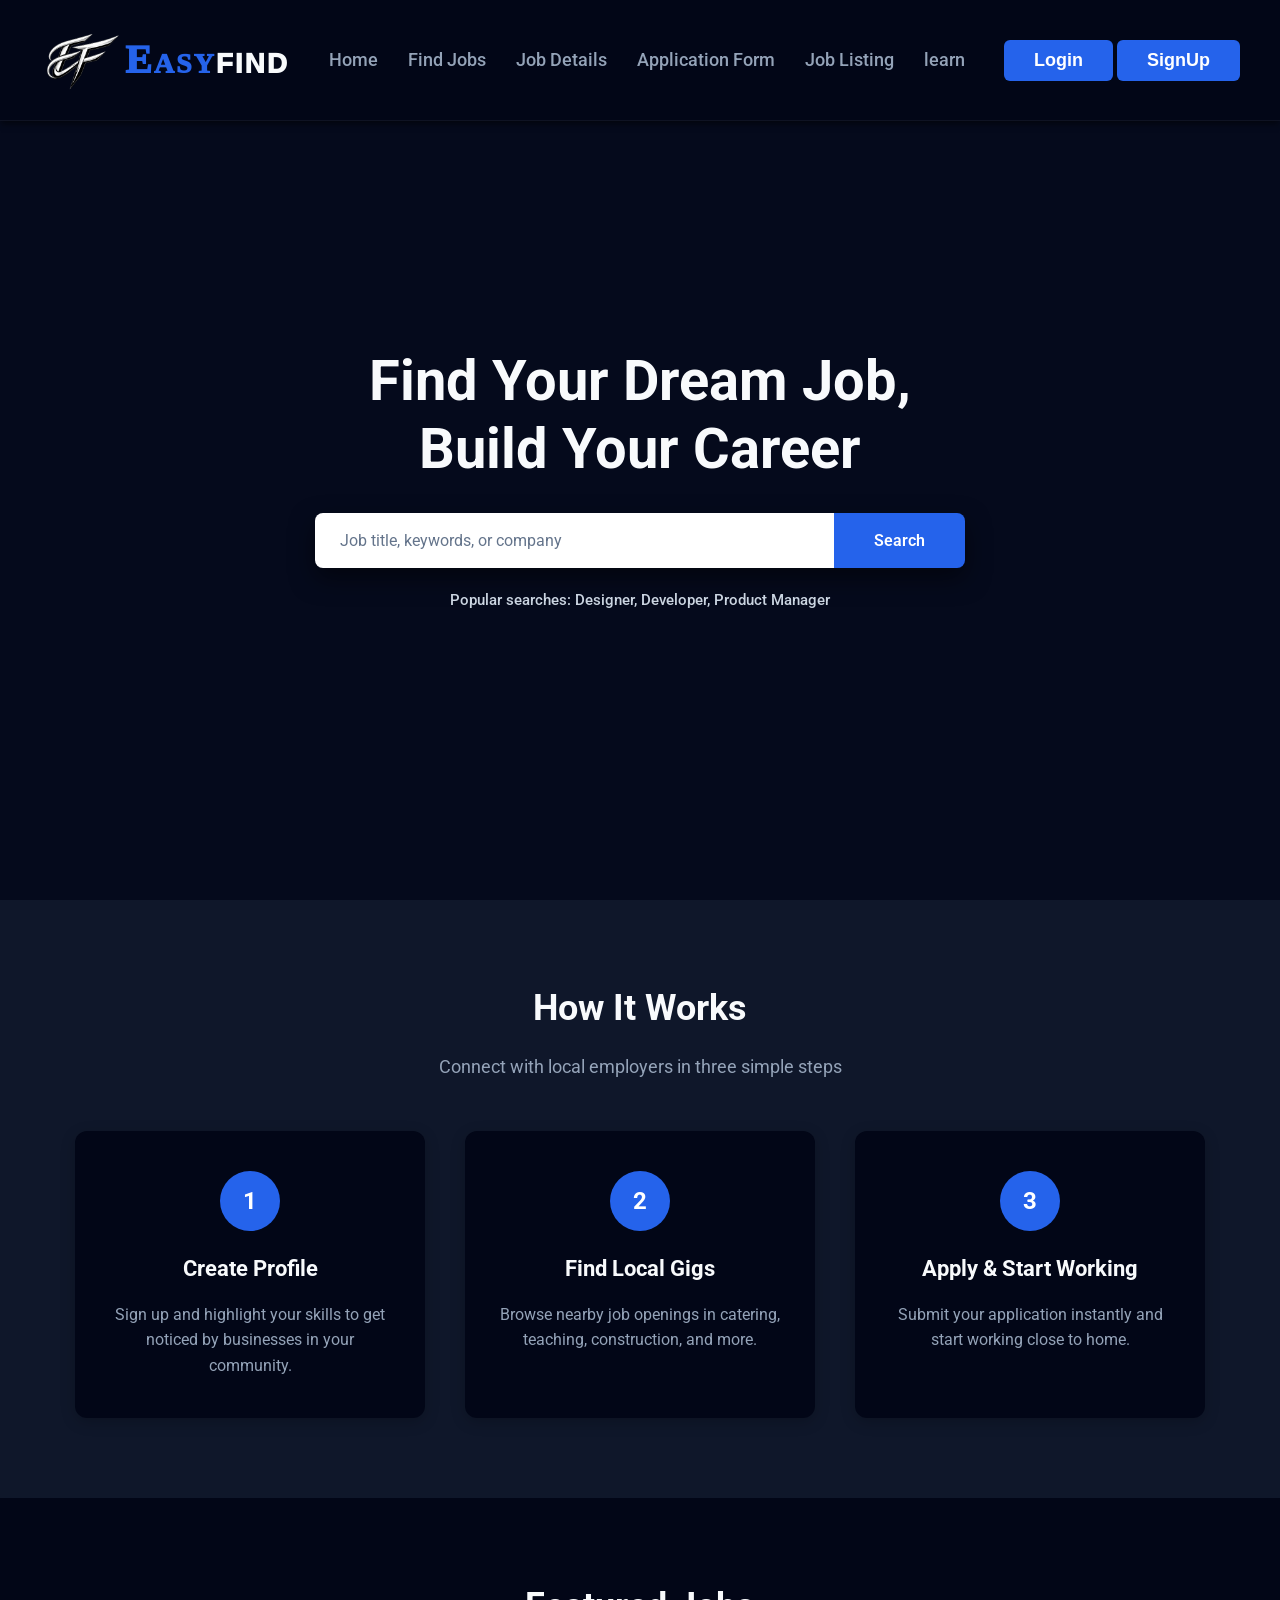
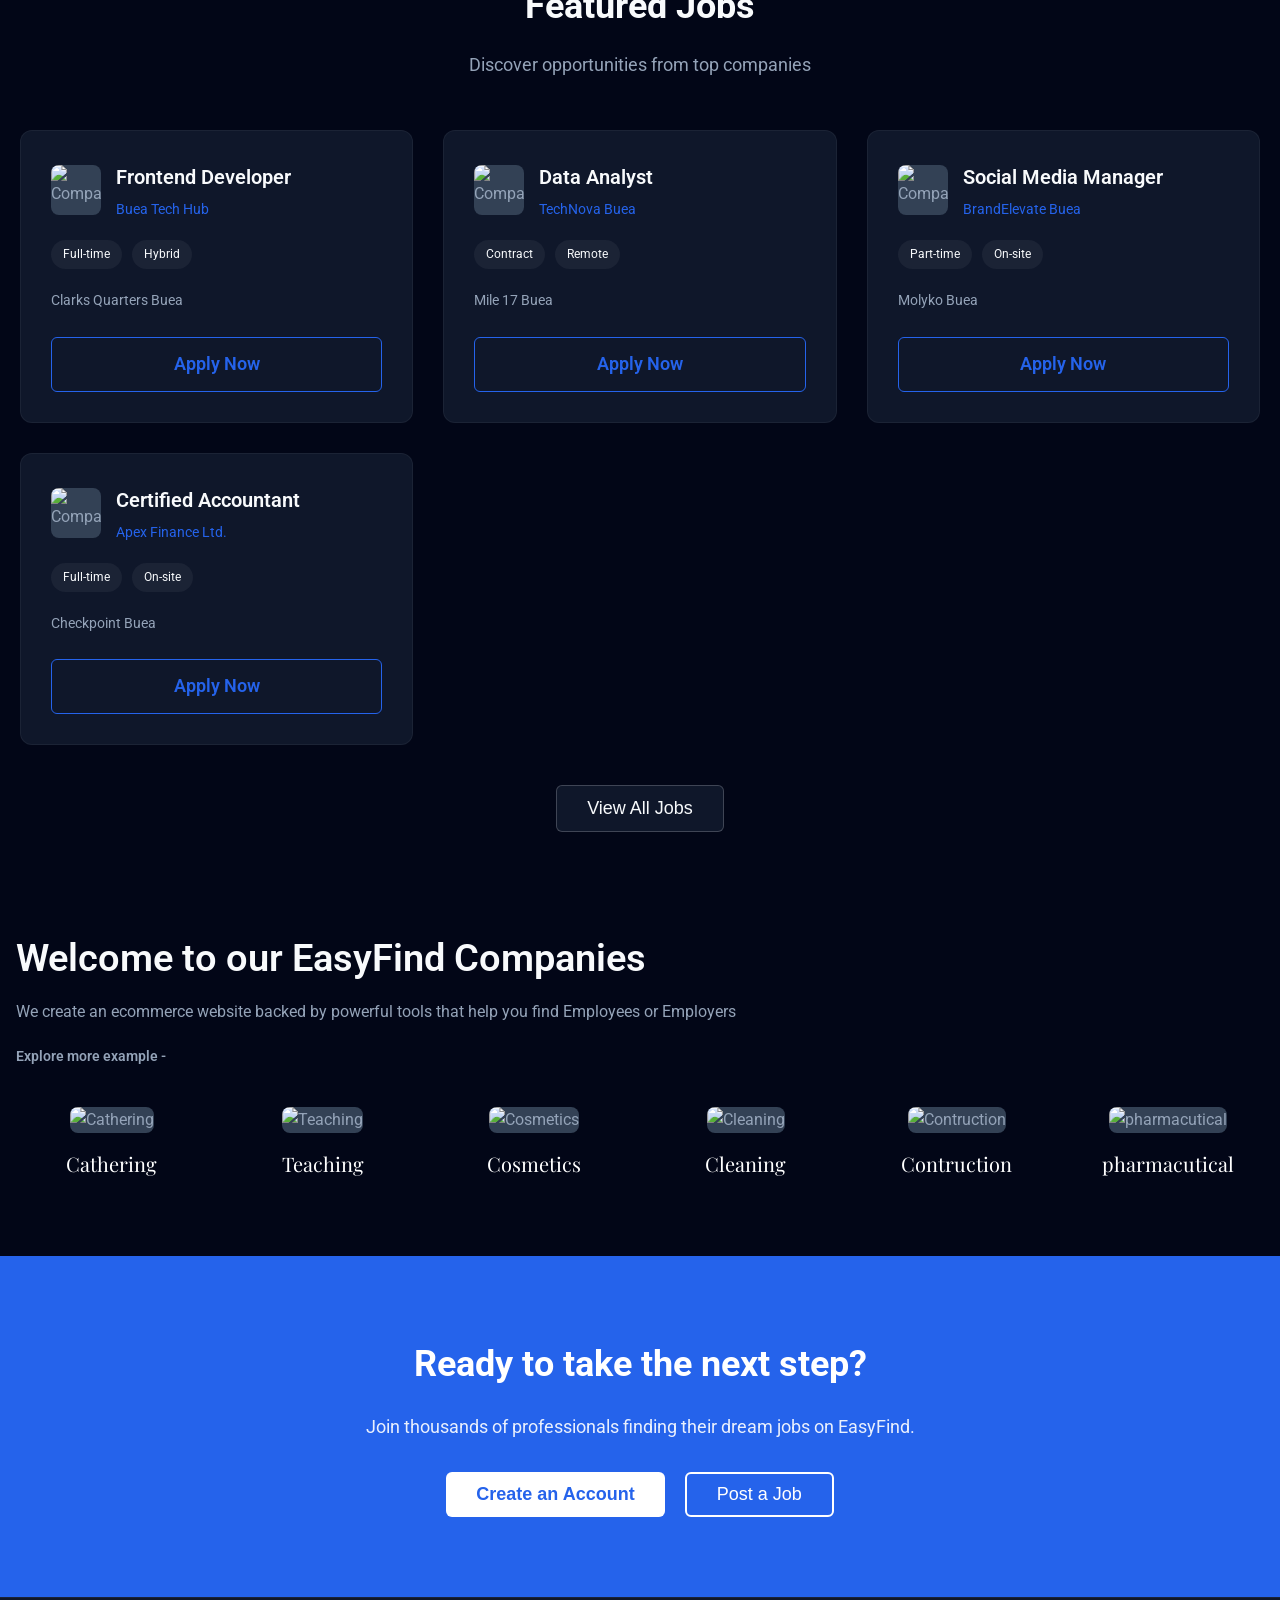
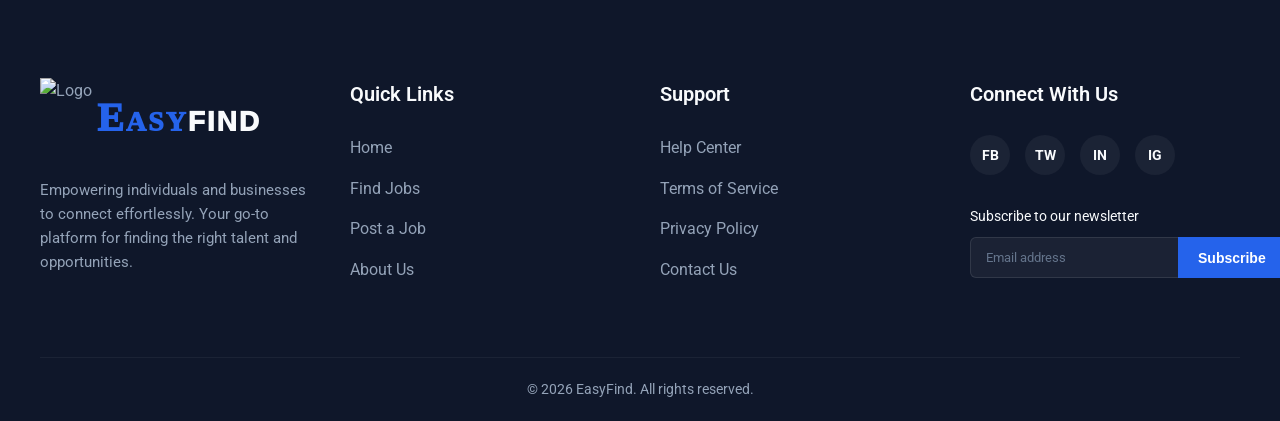
==== commit 02ea1222: "Added info" ====
--- a/index.html
+++ b/index.html
@@ -12,7 +12,7 @@
     <!-- Header navigation containing logo, links, and signup/login buttons -->
     <header class="header">
             <div class="logo-container">
-                <img src="https://ui-avatars.com/api/?name=Easy+Find&background=2563eb&color=fff&size=200&font-size=0.33" alt="Logo" class="logo-img">
+                <img src="images/logo.png" alt="Logo" class="logo-img">
                 <h1 class="logo-text"><span class="slogan">EASY</span>FIND</h1>
         </div>
         
@@ -28,7 +28,7 @@
                     <li><a href="#">Find Jobs</a></li>
                     <li><a href="job-deatails.html">Job Details</a></li>
                     <li><a href="#">Application Form</a></li>
-                    <li><a href="#">Job Listing</a></li>
+                    <li><a href="joblists.html">Job Listing</a></li>
                     <li><a href="#">learn</a></li>
                 </ul>
             </nav>
--- a/style.css
+++ b/style.css
@@ -56,7 +56,9 @@
 }
 
 .logo-img {
-    height: 35px;
+    height: 80px;
+    
+    
 }
 
 .logo-text {
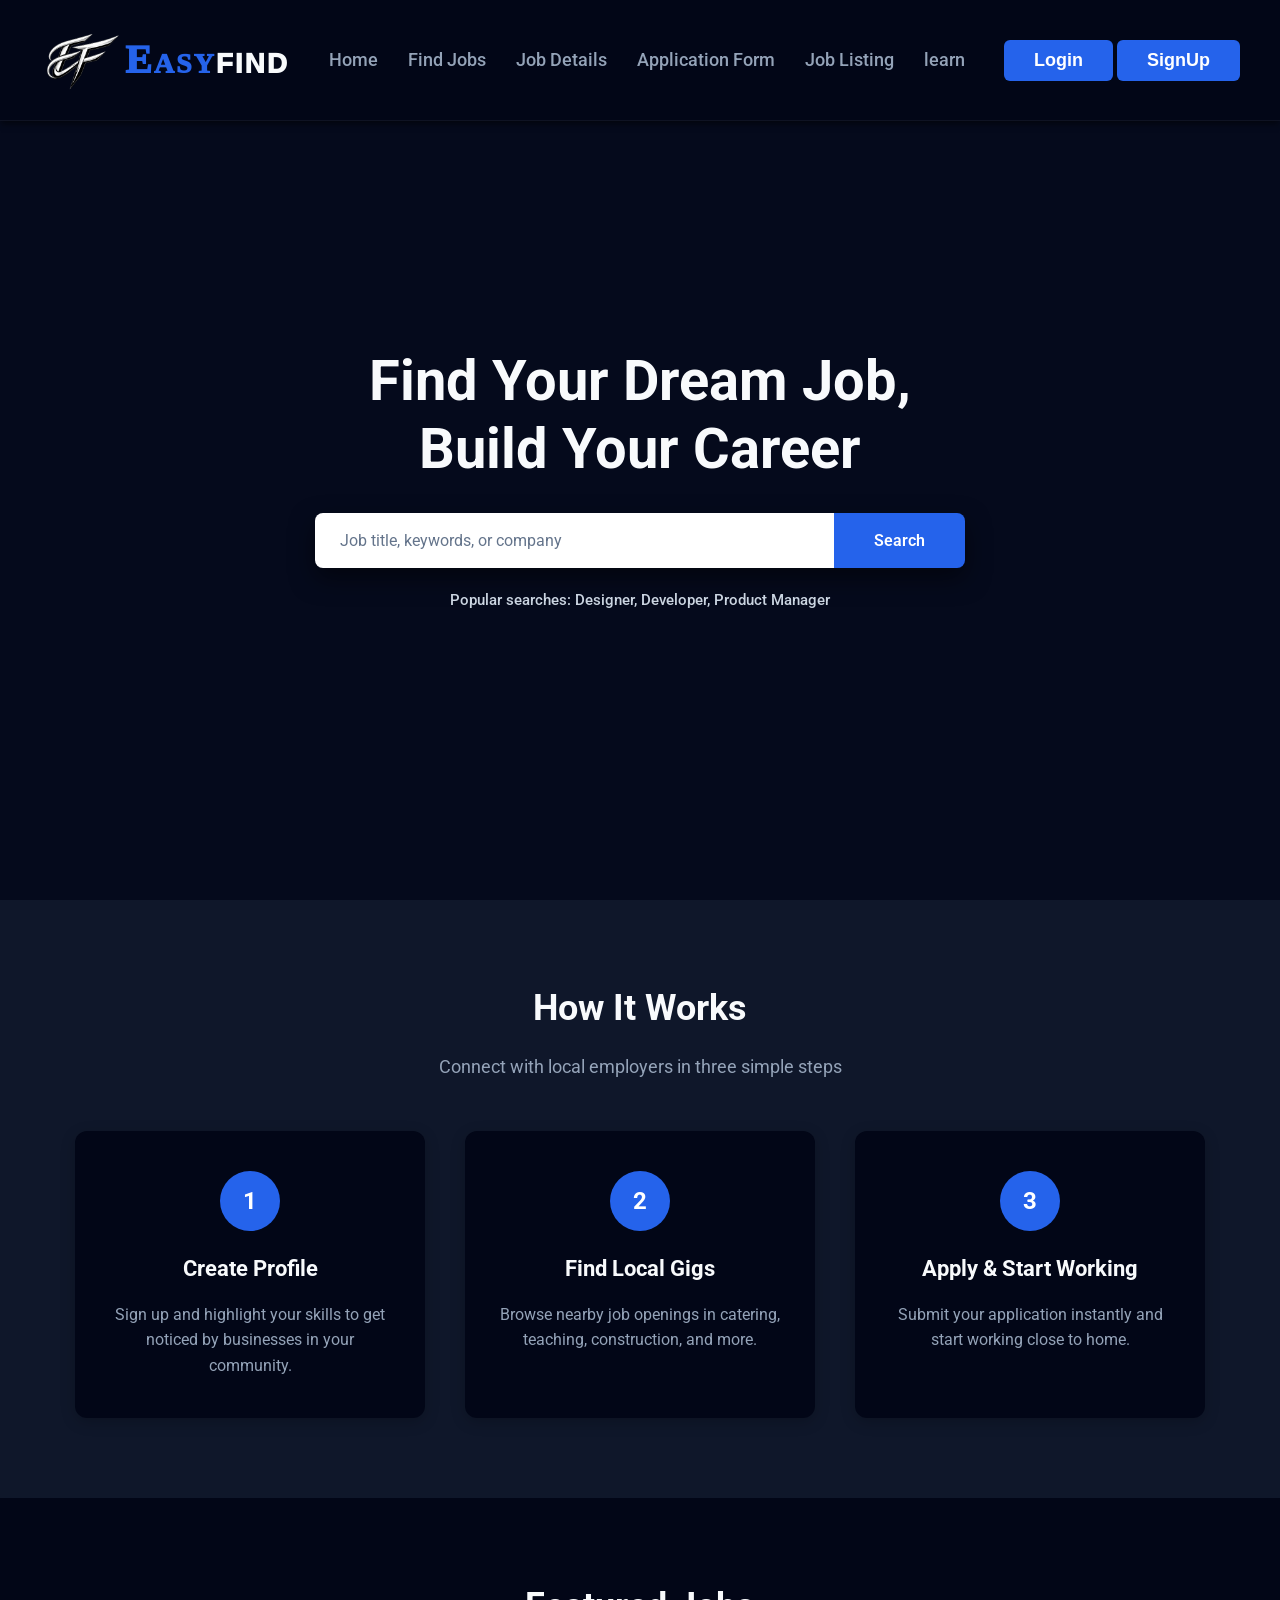
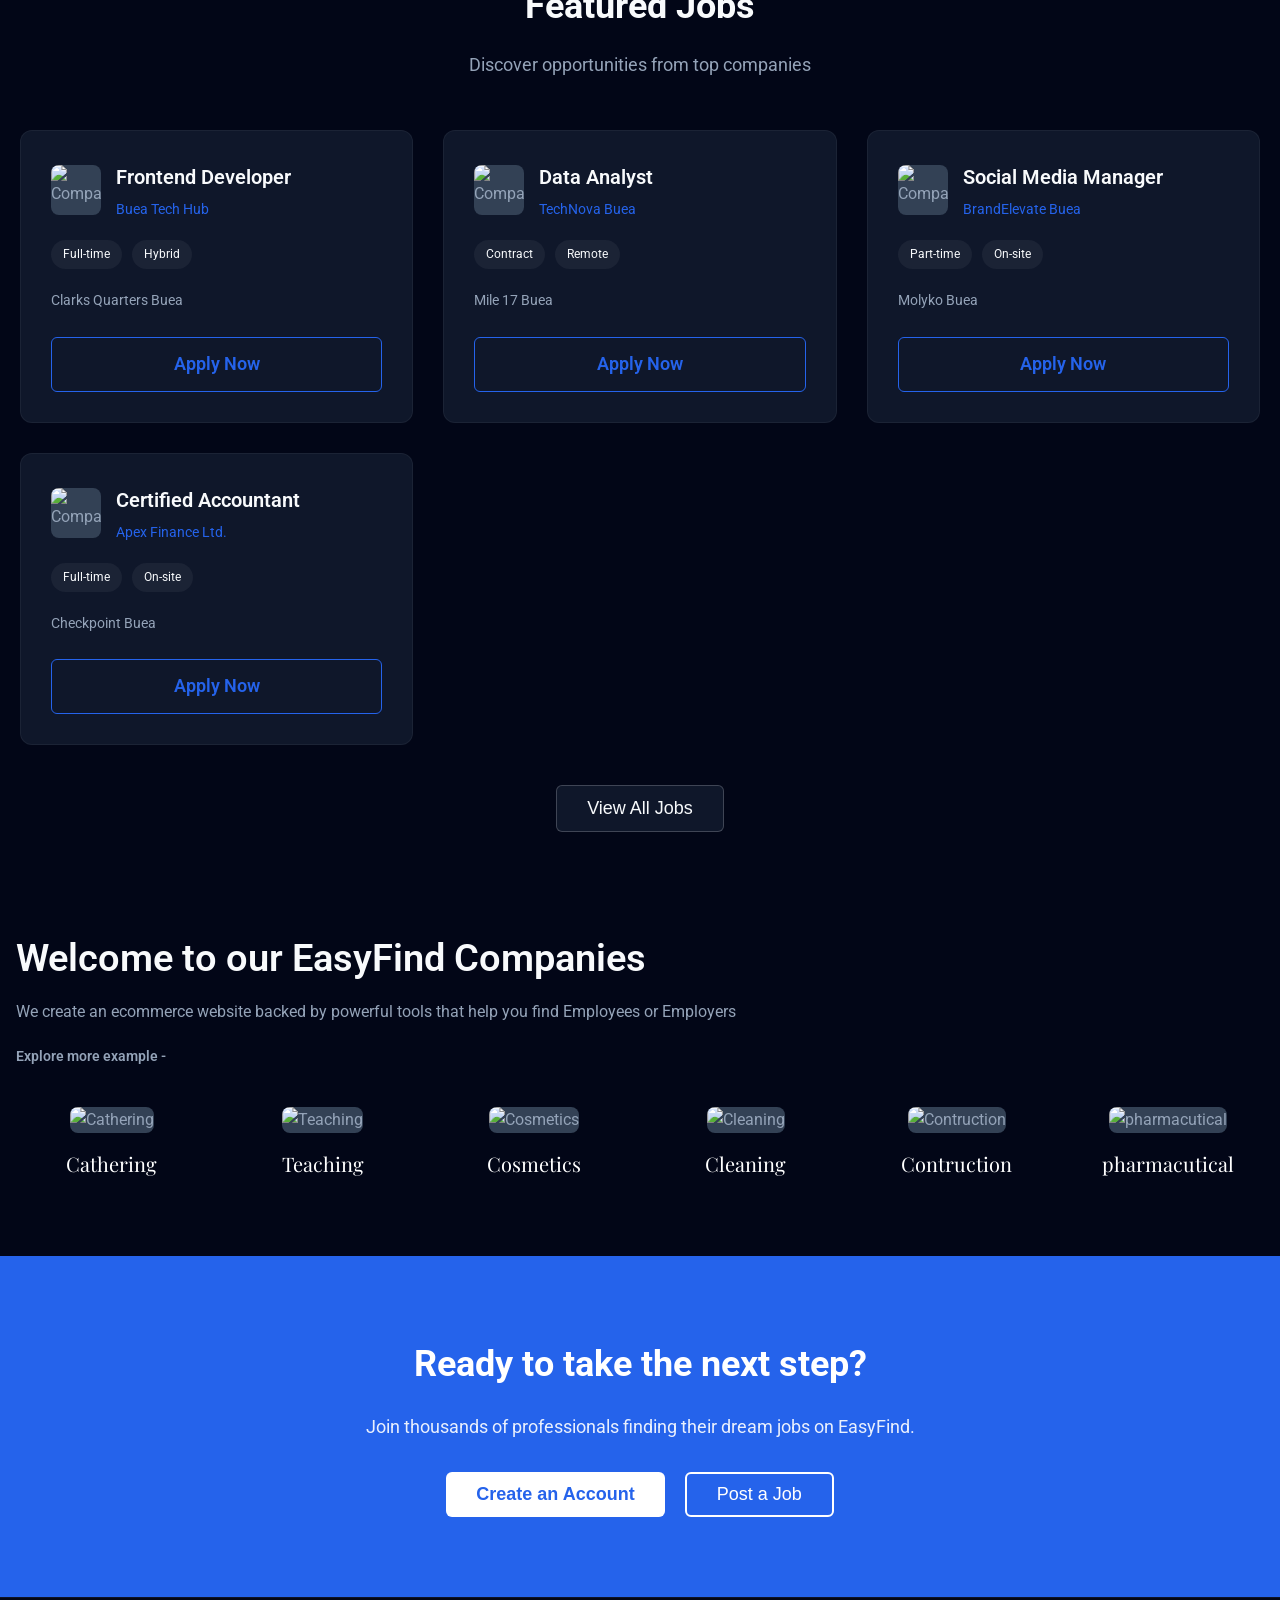
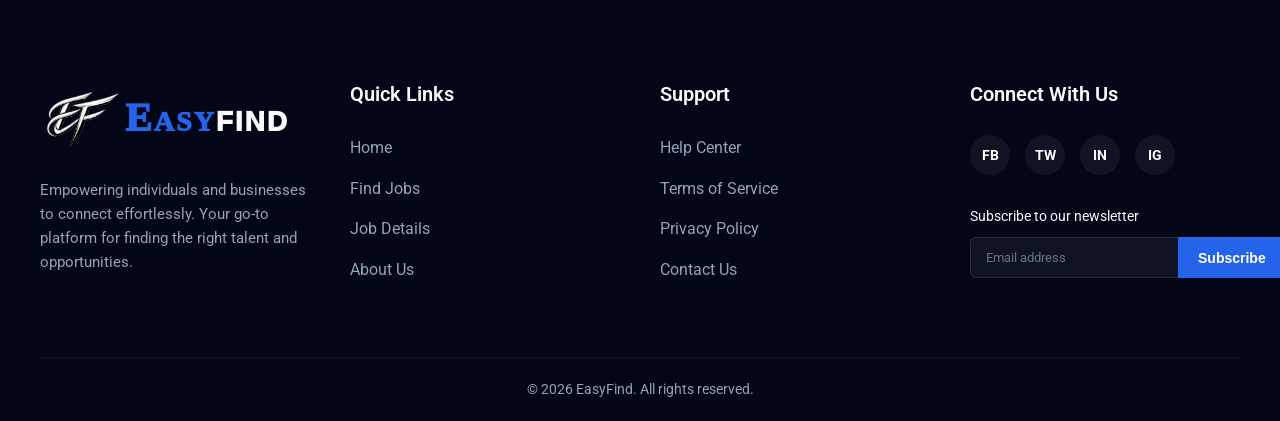
==== commit f0d67687: "Modified some canges" ====
--- a/index.html
+++ b/index.html
@@ -209,12 +209,13 @@
         </div>
     </section>
     
+    <!-- Professional Footer -->
     <footer class="footer">
         <div class="footer-container">
             <!-- Column 1: Company Branding and Description -->
             <div class="footer-col">
                 <div class="logo-container">
-                    <img src="https://ui-avatars.com/api/?name=Easy+Find&background=2563eb&color=fff&size=200&font-size=0.33" alt="Logo" class="logo-img">
+                    <img src="images/logo.png" alt="Logo" class="logo-img">
                     <h2 class="logo-text"><span class="slogan">EASY</span>FIND</h2>
                 </div>
                 <p class="footer-desc">Empowering individuals and businesses to connect effortlessly. Your go-to platform for finding the right talent and opportunities.</p>
@@ -224,9 +225,9 @@
             <div class="footer-col">
                 <h3 class="footer-heading">Quick Links</h3>
                 <ul class="footer-links">
-                    <li><a href="#">Home</a></li>
-                    <li><a href="#">Find Jobs</a></li>
-                    <li><a href="#">Post a Job</a></li>
+                    <li><a href="index.html">Home</a></li>
+                    <li><a href="joblists.html">Find Jobs</a></li>
+                    <li><a href="job-deatails.html">Job Details</a></li>
                     <li><a href="#">About Us</a></li>
                 </ul>
             </div>
--- a/style.css
+++ b/style.css
@@ -312,7 +312,7 @@
 /* --- PROFESSIONAL FOOTER SECTION --- */
 /* The footer uses margin-top: auto to stay at the bottom of the page */
 .footer {
-    background-color: var(--primary-color); /* Very dark background for footer, matching body */
+    background-color: var(--bg-color); /* Distinct very dark background for footer to separate it from the body */
     color: var(--text-color);
     padding: 80px 40px 20px;
     border-top: 1px solid rgba(255, 255, 255, 0.05);
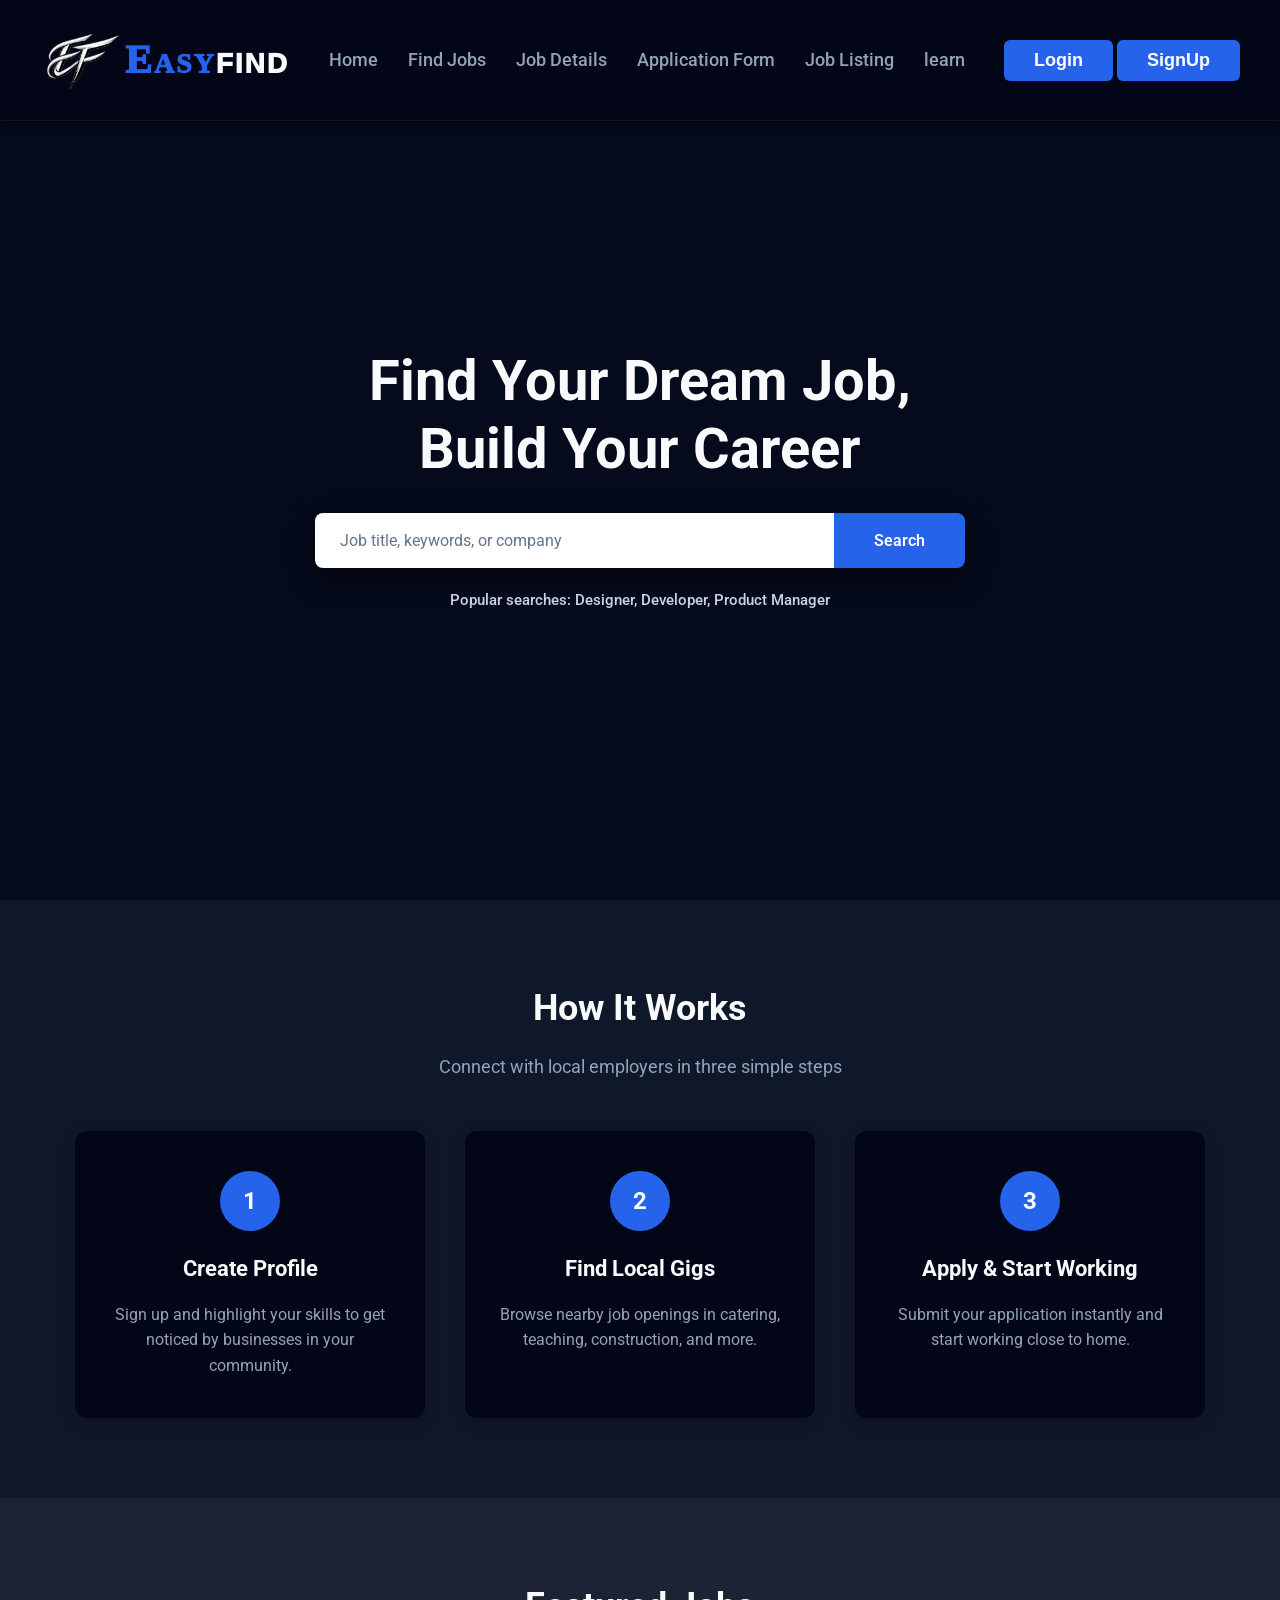
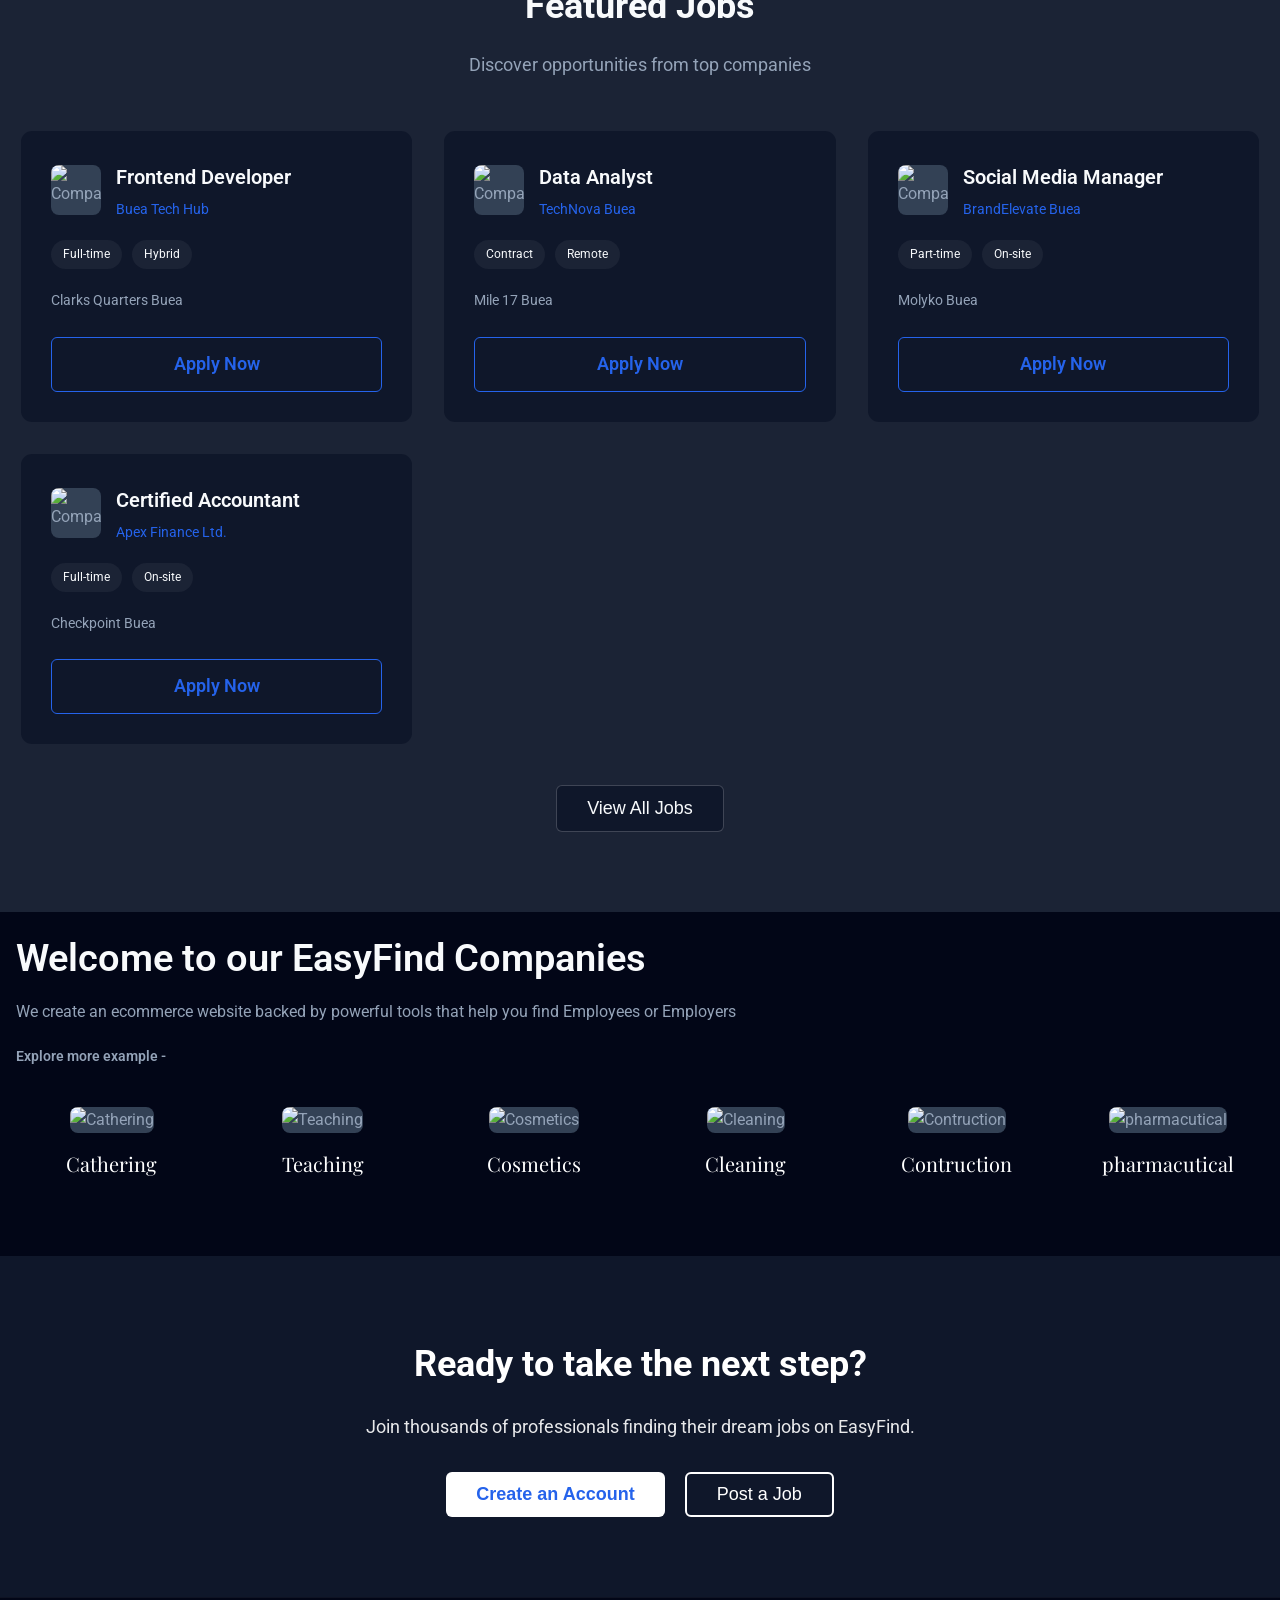
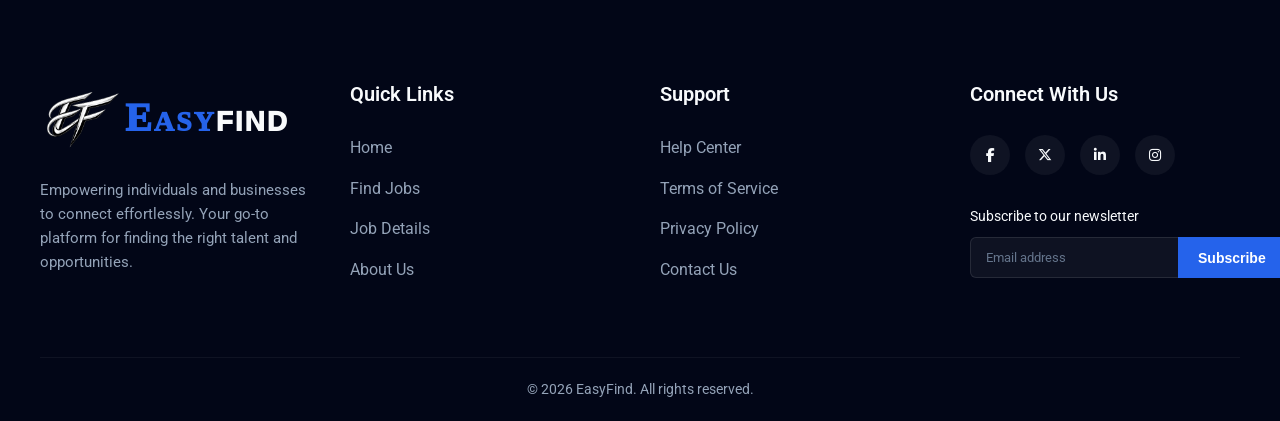
==== commit 569d5ae1: "Added more info" ====
--- a/index.html
+++ b/index.html
@@ -1,57 +1,62 @@
 <!DOCTYPE html>
 <html lang="en">
+
 <head>
     <meta charset="UTF-8">
     <meta name="viewport" content="width=device-width, initial-scale=1.0">
     <title>EASYFIND</title>
     <link rel="stylesheet" href="style.css">
-    <link href="https://fonts.googleapis.com/css2?family=Playfair+Display:wght@400;600&family=Roboto:wght@400;500;700;900&display=swap" rel="stylesheet">
+    <link
+        href="https://fonts.googleapis.com/css2?family=Playfair+Display:wght@400;600&family=Roboto:wght@400;500;700;900&display=swap"
+        rel="stylesheet">
+    <link rel="stylesheet" href="https://cdnjs.cloudflare.com/ajax/libs/font-awesome/6.5.1/css/all.min.css">
 </head>
 
 <body>
     <!-- Header navigation containing logo, links, and signup/login buttons -->
     <header class="header">
-            <div class="logo-container">
-                <img src="images/logo.png" alt="Logo" class="logo-img">
-                <h1 class="logo-text"><span class="slogan">EASY</span>FIND</h1>
-        </div>
-        
+        <div class="logo-container">
+            <img src="images/logo.png" alt="Logo" class="logo-img">
+            <h1 class="logo-text"><span class="slogan">EASY</span>FIND</h1>
+        </div>
+
         <!-- Hamburger Menu Button -->
         <div class="hamburger-btn">
             <span class="bar"></span>
             <span class="bar"></span>
             <span class="bar"></span>
         </div>
-            <nav class="main-nav">
-                <ul>
-                    <li><a href="index.html">Home</a></li>
-                    <li><a href="#">Find Jobs</a></li>
-                    <li><a href="job-deatails.html">Job Details</a></li>
-                    <li><a href="#">Application Form</a></li>
-                    <li><a href="joblists.html">Job Listing</a></li>
-                    <li><a href="#">learn</a></li>
-                </ul>
-            </nav>
-            <div class="header-actions">
-                <button class="btn btn-signup">Login</button>
-                <button class="btn btn-signup">SignUp</button>
-            </div>
-        </header>
-
-        <!-- Hero section with main headline and call-to-action form -->
-        <!-- Added a background image placeholder style and an overlay to the hero section -->
-        <section class="hero-section hero-bg-placeholder">
-            <div class="hero-overlay"></div> <!-- Added overlay for better text readability -->
-            <div class="hero-content">
-                <h1 class="hero-title">Find Your Dream Job,<br>Build Your Career</h1> <!-- Updated title for job search -->
-                <div class="hero-form">
-                    <input type="text" class="hero-input" placeholder="Job title, keywords, or company"> <!-- Updated placeholder -->
-                    <button class="btn btn-start">Search</button> <!-- Updated button text -->
-                </div>
-                <p class="hero-disclaimer">Popular searches: Designer, Developer, Product Manager</p> <!-- Updated text -->
-            </div>
-            <!-- Removed the hero-image div as we are using a background image now for a cleaner look -->
-        </section>
+        <nav class="main-nav">
+            <ul>
+                <li><a href="index.html">Home</a></li>
+                <li><a href="#">Find Jobs</a></li>
+                <li><a href="job-deatails.html">Job Details</a></li>
+                <li><a href="#">Application Form</a></li>
+                <li><a href="joblists.html">Job Listing</a></li>
+                <li><a href="#">learn</a></li>
+            </ul>
+        </nav>
+        <div class="header-actions">
+            <button class="btn btn-signup">Login</button>
+            <button class="btn btn-signup">SignUp</button>
+        </div>
+    </header>
+
+    <!-- Hero section with main headline and call-to-action form -->
+    <!-- Added a background image placeholder style and an overlay to the hero section -->
+    <section class="hero-section hero-bg-placeholder">
+        <div class="hero-overlay"></div> <!-- Added overlay for better text readability -->
+        <div class="hero-content">
+            <h1 class="hero-title">Find Your Dream Job,<br>Build Your Career</h1> <!-- Updated title for job search -->
+            <div class="hero-form">
+                <input type="text" class="hero-input" placeholder="Job title, keywords, or company">
+                <!-- Updated placeholder -->
+                <button class="btn btn-start">Search</button> <!-- Updated button text -->
+            </div>
+            <p class="hero-disclaimer">Popular searches: Designer, Developer, Product Manager</p> <!-- Updated text -->
+        </div>
+        <!-- Removed the hero-image div as we are using a background image now for a cleaner look -->
+    </section>
 
     <!-- [NEW SECTION] How It Works: Explains the process to the user -->
     <section class="how-it-works-section">
@@ -89,7 +94,8 @@
             <div class="job-card">
                 <div class="job-card-header">
                     <!-- Placeholder image for company logo -->
-                    <img src="https://ui-avatars.com/api/?name=Buea+Tech+Hub&background=0D8ABC&color=fff&size=150" alt="Company Logo" class="company-logo placeholder-img">
+                    <img src="https://ui-avatars.com/api/?name=Buea+Tech+Hub&background=0D8ABC&color=fff&size=150"
+                        alt="Company Logo" class="company-logo placeholder-img">
                     <div>
                         <h3 class="job-title">Frontend Developer</h3>
                         <p class="job-company">Buea Tech Hub</p>
@@ -106,7 +112,8 @@
             <div class="job-card">
                 <div class="job-card-header">
                     <!-- Placeholder image for company logo -->
-                    <img src="https://ui-avatars.com/api/?name=TechNova&background=2196F3&color=fff&size=150" alt="Company Logo" class="company-logo placeholder-img">
+                    <img src="https://ui-avatars.com/api/?name=TechNova&background=2196F3&color=fff&size=150"
+                        alt="Company Logo" class="company-logo placeholder-img">
                     <div>
                         <h3 class="job-title">Data Analyst</h3>
                         <p class="job-company">TechNova Buea</p>
@@ -123,7 +130,8 @@
             <div class="job-card">
                 <div class="job-card-header">
                     <!-- Placeholder image for company logo -->
-                    <img src="https://ui-avatars.com/api/?name=Brand+Elevate&background=FF5722&color=fff&size=150" alt="Company Logo" class="company-logo placeholder-img">
+                    <img src="https://ui-avatars.com/api/?name=Brand+Elevate&background=FF5722&color=fff&size=150"
+                        alt="Company Logo" class="company-logo placeholder-img">
                     <div>
                         <h3 class="job-title">Social Media Manager</h3>
                         <p class="job-company">BrandElevate Buea</p>
@@ -140,7 +148,8 @@
             <div class="job-card">
                 <div class="job-card-header">
                     <!-- Placeholder image for company logo -->
-                    <img src="https://ui-avatars.com/api/?name=Apex+Finance&background=4CAF50&color=fff&size=150" alt="Company Logo" class="company-logo placeholder-img">
+                    <img src="https://ui-avatars.com/api/?name=Apex+Finance&background=4CAF50&color=fff&size=150"
+                        alt="Company Logo" class="company-logo placeholder-img">
                     <div>
                         <h3 class="job-title">Certified Accountant</h3>
                         <p class="job-company">Apex Finance Ltd.</p>
@@ -163,35 +172,42 @@
     <section class="business-section">
         <div class="business-intro">
             <h2 class="business-title">Welcome to our EasyFind Companies</h2>
-            <p class="business-subtitle">We create an ecommerce website backed by powerful tools that help you find Employees or Employers</p>
+            <p class="business-subtitle">We create an ecommerce website backed by powerful tools that help you find
+                Employees or Employers</p>
             <p class="explore-link">Explore more example -</p>
         </div>
-        
+
         <!-- Container for individual business category cards -->
         <!-- Added image placeholder classes to category images -->
         <div class="cards-container">
             <div class="card">
-                <img src="https://images.unsplash.com/photo-1555244162-803834f70033?auto=format&fit=crop&w=600&q=80" alt="Cathering" class="category-img placeholder-img">
+                <img src="https://images.unsplash.com/photo-1555244162-803834f70033?auto=format&fit=crop&w=600&q=80"
+                    alt="Cathering" class="category-img placeholder-img">
                 <p>Cathering</p>
             </div>
             <div class="card">
-                <img src="https://images.unsplash.com/photo-1577896851231-70ef18881754?auto=format&fit=crop&w=600&q=80" alt="Teaching" class="category-img placeholder-img">
+                <img src="https://images.unsplash.com/photo-1577896851231-70ef18881754?auto=format&fit=crop&w=600&q=80"
+                    alt="Teaching" class="category-img placeholder-img">
                 <p>Teaching</p>
             </div>
             <div class="card">
-                <img src="https://images.unsplash.com/photo-1596462502278-27bfdc403348?auto=format&fit=crop&w=600&q=80" alt="Cosmetics" class="category-img placeholder-img">
+                <img src="https://images.unsplash.com/photo-1596462502278-27bfdc403348?auto=format&fit=crop&w=600&q=80"
+                    alt="Cosmetics" class="category-img placeholder-img">
                 <p>Cosmetics</p>
             </div>
             <div class="card">
-                <img src="https://images.unsplash.com/photo-1581578731548-c64695cc6952?auto=format&fit=crop&w=600&q=80" alt="Cleaning" class="category-img placeholder-img">
+                <img src="https://images.unsplash.com/photo-1581578731548-c64695cc6952?auto=format&fit=crop&w=600&q=80"
+                    alt="Cleaning" class="category-img placeholder-img">
                 <p>Cleaning</p>
             </div>
             <div class="card">
-                <img src="https://images.unsplash.com/photo-1504307651254-35680f356f27?auto=format&fit=crop&w=600&q=80" alt="Contruction" class="category-img placeholder-img">
+                <img src="https://images.unsplash.com/photo-1504307651254-35680f356f27?auto=format&fit=crop&w=600&q=80"
+                    alt="Contruction" class="category-img placeholder-img">
                 <p>Contruction</p>
             </div>
             <div class="card">
-                <img src="https://images.unsplash.com/photo-1584308666744-24d5e4b2d13b?auto=format&fit=crop&w=600&q=80" alt="pharmacutical" class="category-img placeholder-img">
+                <img src="https://images.unsplash.com/photo-1584308666744-24d5e4b2d13b?auto=format&fit=crop&w=600&q=80"
+                    alt="pharmacutical" class="category-img placeholder-img">
                 <p>pharmacutical</p>
             </div>
         </div>
@@ -208,7 +224,7 @@
             </div>
         </div>
     </section>
-    
+
     <!-- Professional Footer -->
     <footer class="footer">
         <div class="footer-container">
@@ -218,9 +234,10 @@
                     <img src="images/logo.png" alt="Logo" class="logo-img">
                     <h2 class="logo-text"><span class="slogan">EASY</span>FIND</h2>
                 </div>
-                <p class="footer-desc">Empowering individuals and businesses to connect effortlessly. Your go-to platform for finding the right talent and opportunities.</p>
-            </div>
-            
+                <p class="footer-desc">Empowering individuals and businesses to connect effortlessly. Your go-to
+                    platform for finding the right talent and opportunities.</p>
+            </div>
+
             <!-- Column 2: Quick Navigation Links -->
             <div class="footer-col">
                 <h3 class="footer-heading">Quick Links</h3>
@@ -231,7 +248,7 @@
                     <li><a href="#">About Us</a></li>
                 </ul>
             </div>
-            
+
             <!-- Column 3: Support & Policies -->
             <div class="footer-col">
                 <h3 class="footer-heading">Support</h3>
@@ -242,18 +259,18 @@
                     <li><a href="#">Contact Us</a></li>
                 </ul>
             </div>
-            
+
             <!-- Column 4: Social Media & Newsletter Subscription -->
             <div class="footer-col">
                 <h3 class="footer-heading">Connect With Us</h3>
                 <!-- Social Media Icons -->
                 <div class="social-links">
-                    <a href="#" class="social-icon">FB</a>
-                    <a href="#" class="social-icon">TW</a>
-                    <a href="#" class="social-icon">IN</a>
-                    <a href="#" class="social-icon">IG</a>
-                </div>
-                
+                    <a href="#" class="social-icon"><i class="fa-brands fa-facebook-f"></i></a>
+                    <a href="#" class="social-icon"><i class="fa-brands fa-x-twitter"></i></a>
+                    <a href="#" class="social-icon"><i class="fa-brands fa-linkedin-in"></i></a>
+                    <a href="#" class="social-icon"><i class="fa-brands fa-instagram"></i></a>
+                </div>
+
                 <!-- Newsletter Form -->
                 <p class="newsletter-text">Subscribe to our newsletter</p>
                 <div class="newsletter-form">
@@ -262,7 +279,7 @@
                 </div>
             </div>
         </div>
-        
+
         <!-- Bottom Section: Copyright Notice -->
         <div class="footer-bottom">
             <p>&copy; 2026 EasyFind. All rights reserved.</p>
@@ -272,4 +289,5 @@
     <!-- Link to JavaScript file for interactivity -->
     <script src="script.js"></script>
 </body>
+
 </html>
--- a/style.css
+++ b/style.css
@@ -2,6 +2,7 @@
 :root {
     --primary-color: #0f172a; /* Elegant deep slate for alternating sections */
     --bg-color: #020617; /* Very dark modern background */
+    --bg-color2: rgba(255, 255, 255, 0.05); /* Semi-transparent version of the background color */
     --text-color: #94a3b8; /* Muted professional light text */
     --text-heading: #f8fafc; /* Crisp white for headings and emphasis */
     --button-color: #2563eb; /* Trustworthy professional blue */
@@ -239,7 +240,7 @@
 
 /* BUSINESS SECTION */
 .business-section {
-    background-color: var(--bg-color);
+    background-color: var(--bg-color); /* Use the semi-transparent background for a subtle contrast */
     color: var(--text-color);
     padding: 1rem ;
 }
@@ -515,7 +516,7 @@
 
 /* Featured Jobs Section */
 .featured-jobs-section {
-    background-color: var(--bg-color);
+    background-color: var(--bg-color2);
     padding: 80px 20px;
 }
 
@@ -618,7 +619,7 @@
 
 /* CTA Section */
 .cta-section {
-    background-color: var(--button-color);
+    background-color: var(--primary-color);
     padding: 80px 20px;
     text-align: center;
 }
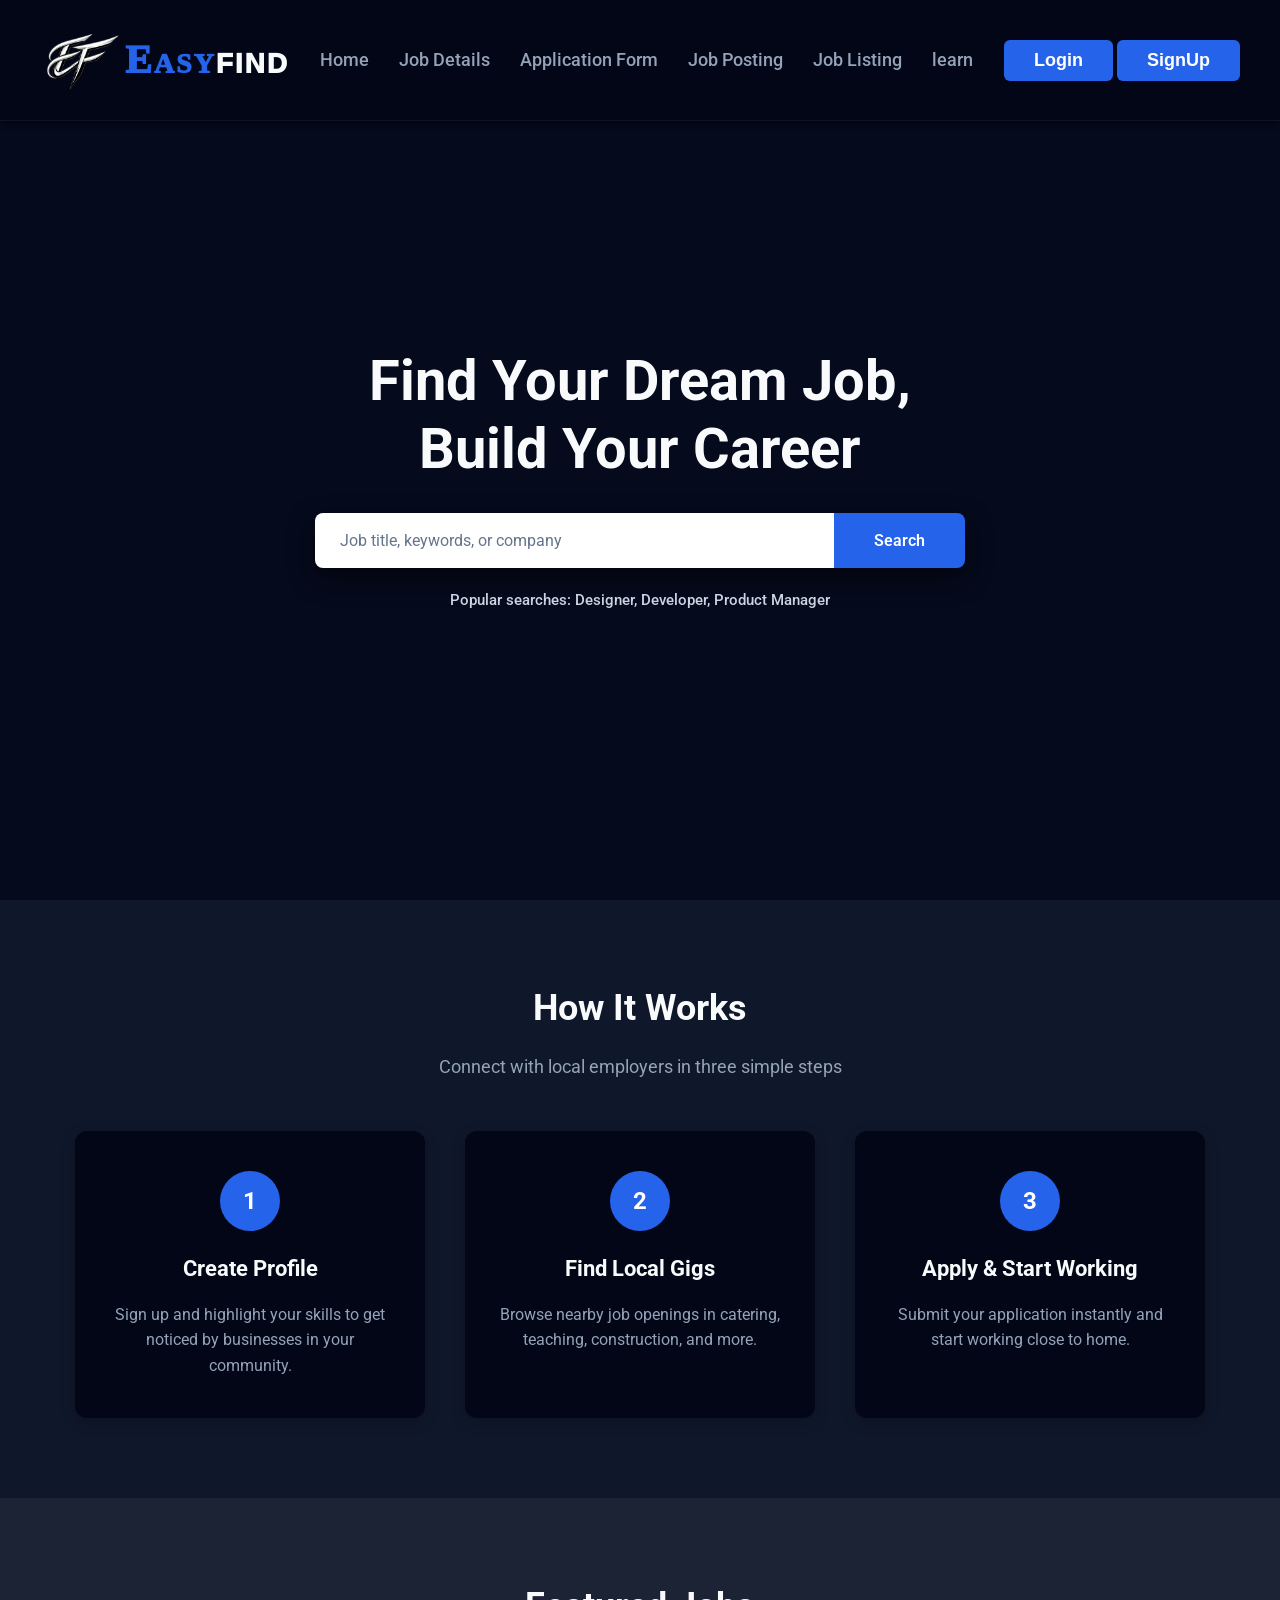
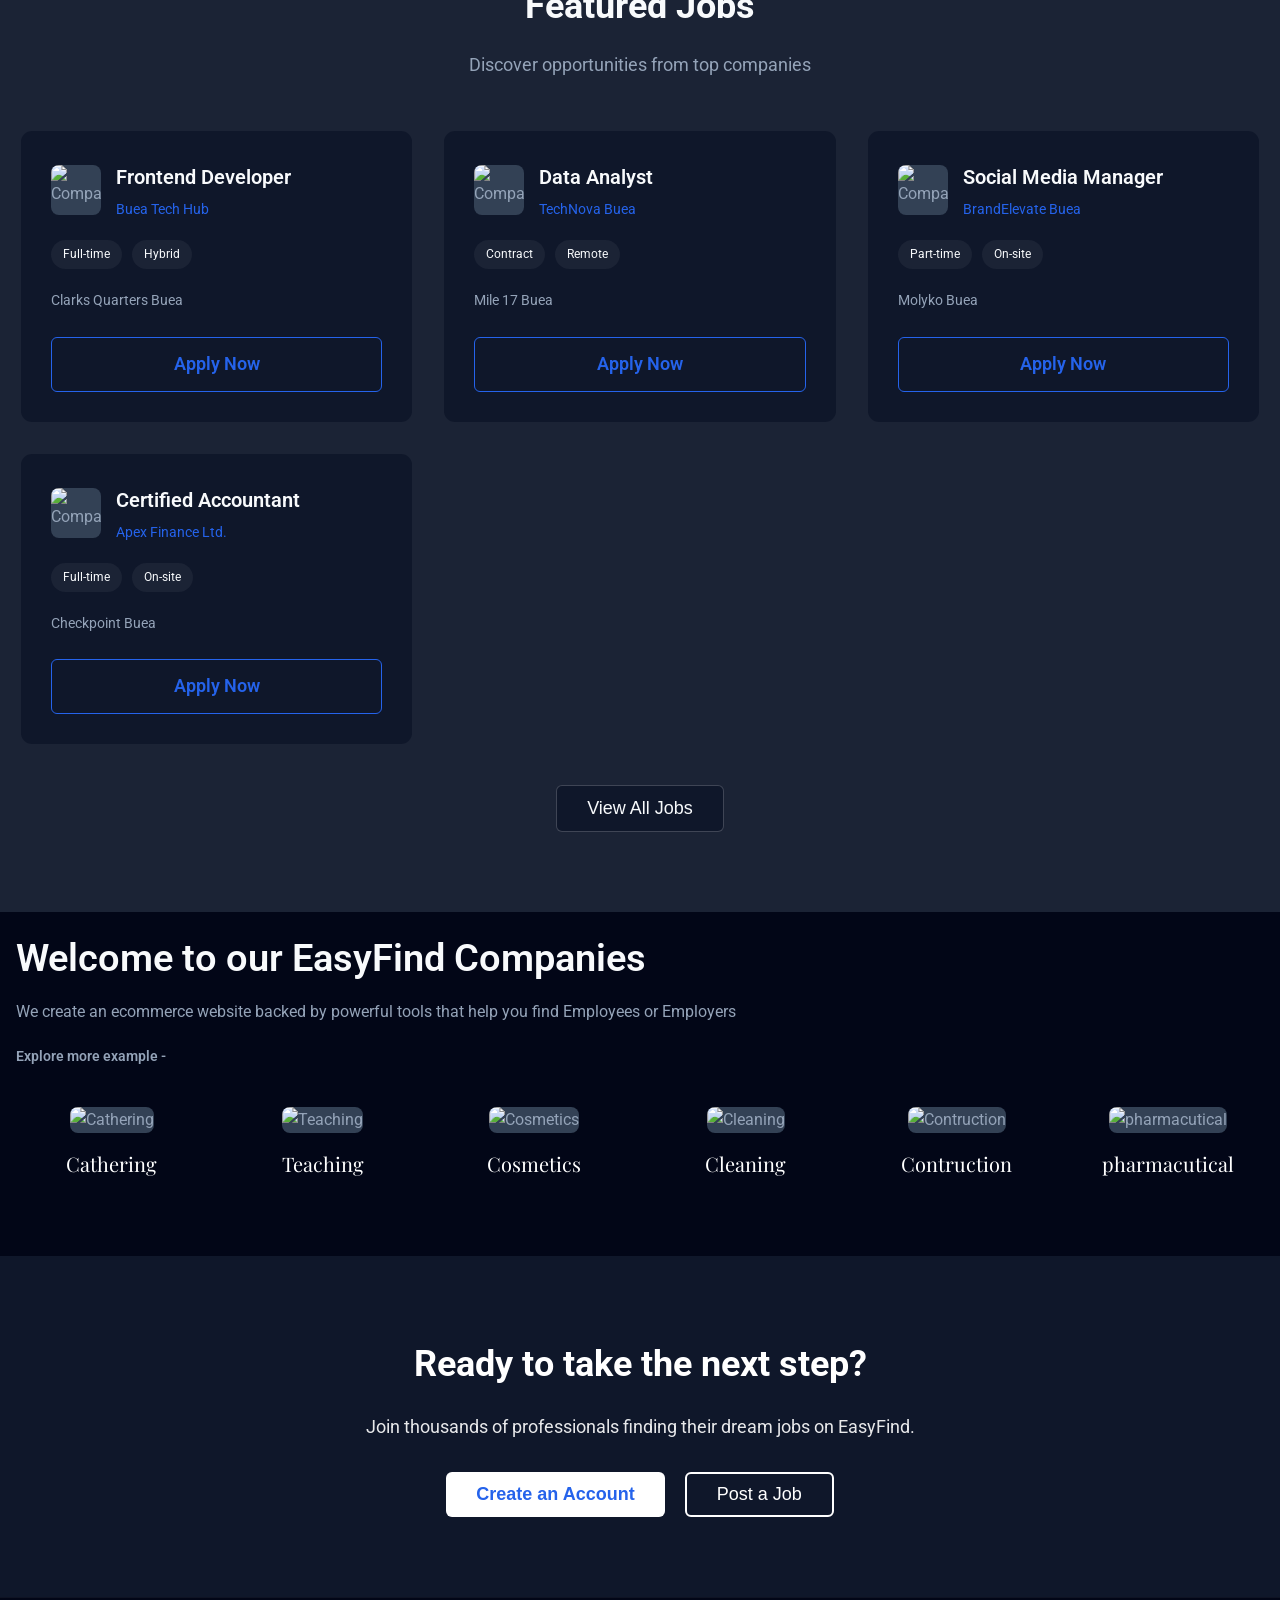
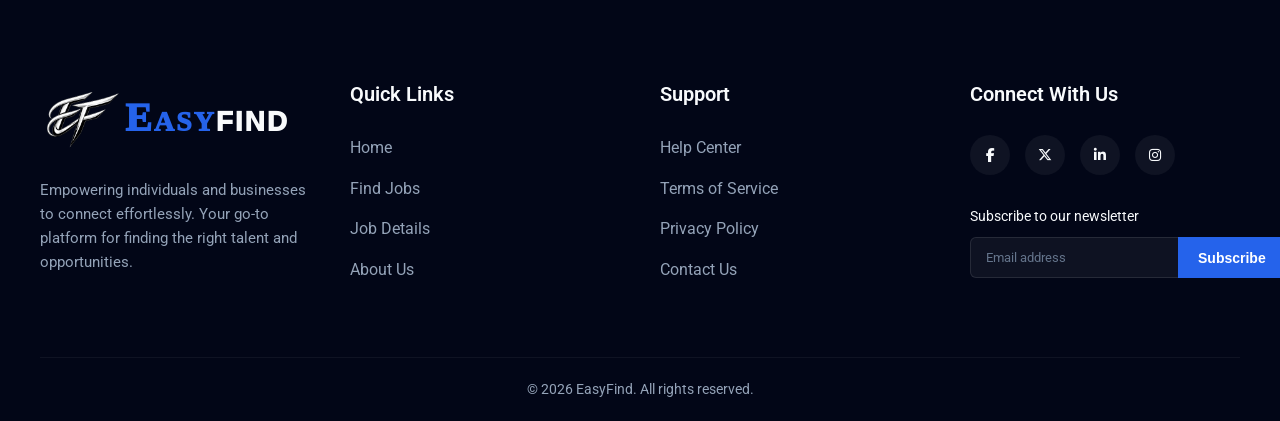
==== commit a649b599: "Linked Pages" ====
--- a/index.html
+++ b/index.html
@@ -29,9 +29,9 @@
         <nav class="main-nav">
             <ul>
                 <li><a href="index.html">Home</a></li>
-                <li><a href="#">Find Jobs</a></li>
                 <li><a href="job-deatails.html">Job Details</a></li>
                 <li><a href="#">Application Form</a></li>
+                <li><a href="jobposting.html">Job Posting</a></li>
                 <li><a href="joblists.html">Job Listing</a></li>
                 <li><a href="#">learn</a></li>
             </ul>
